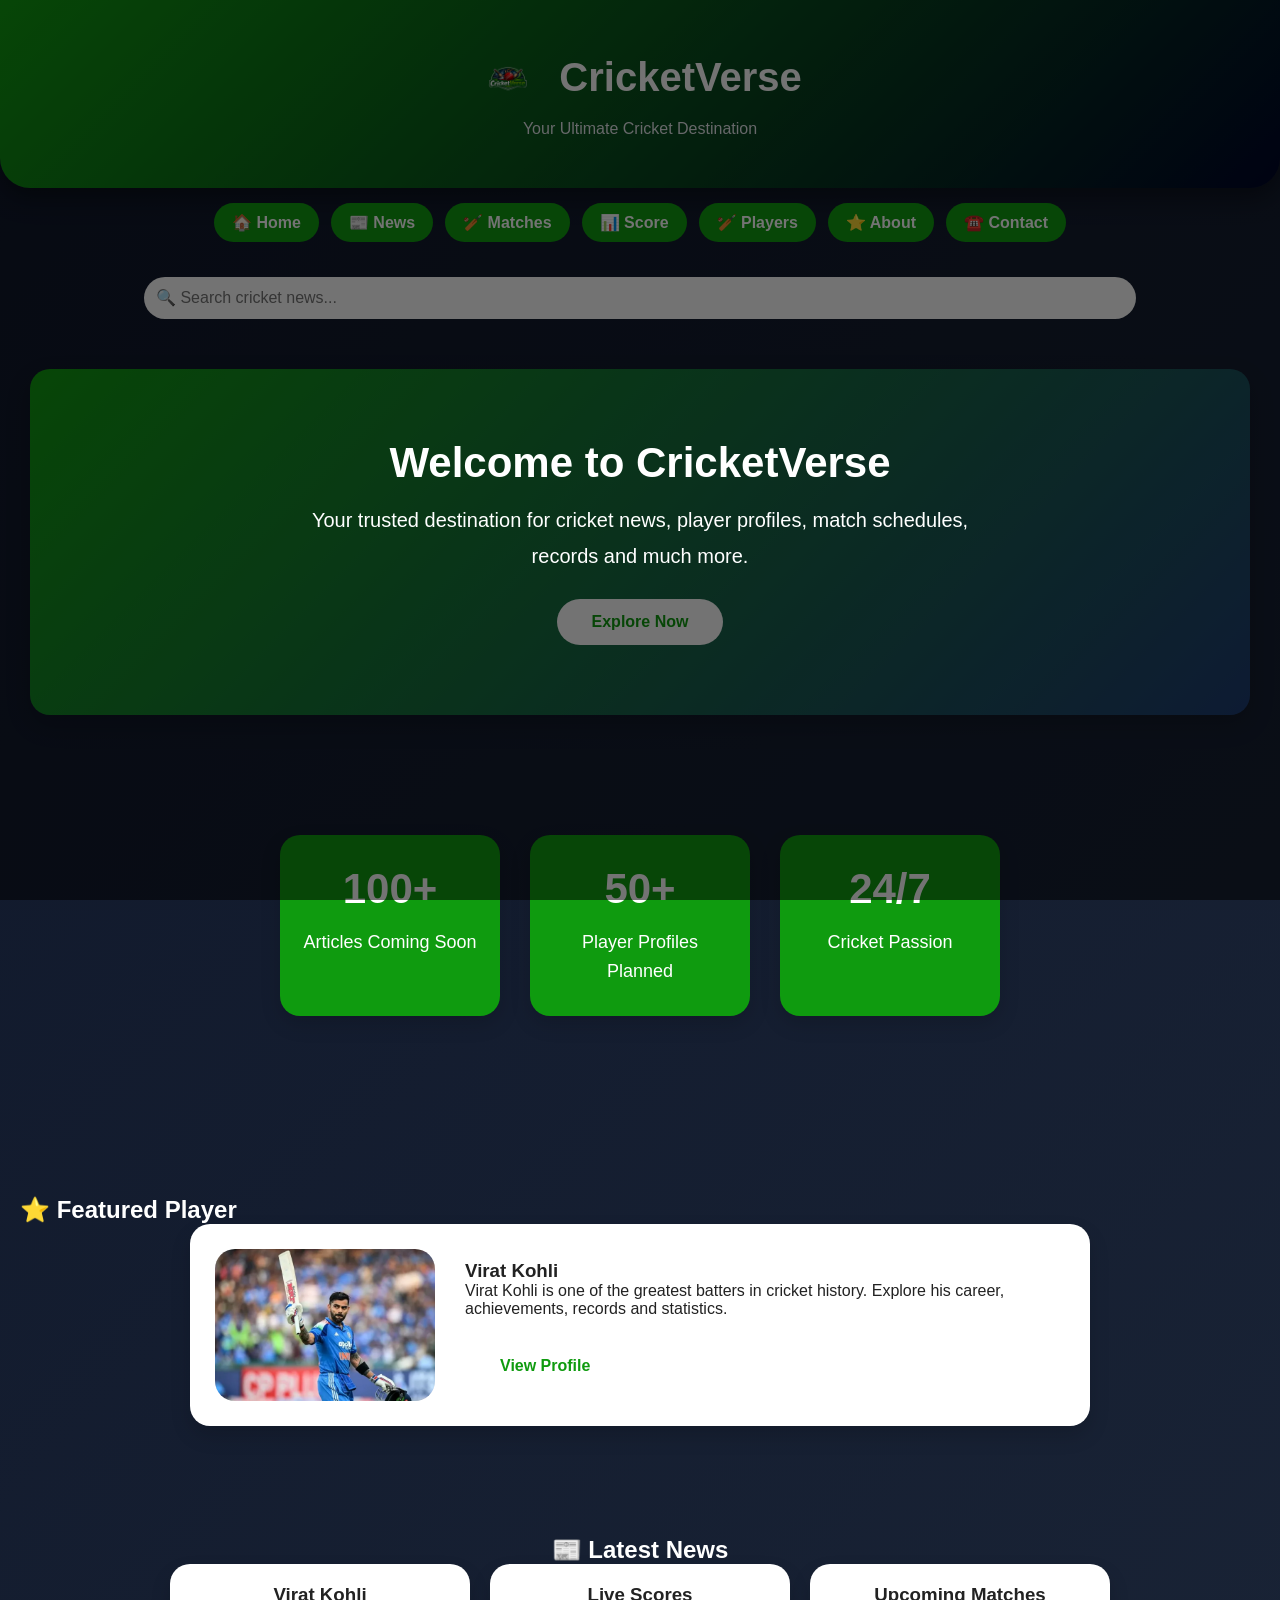
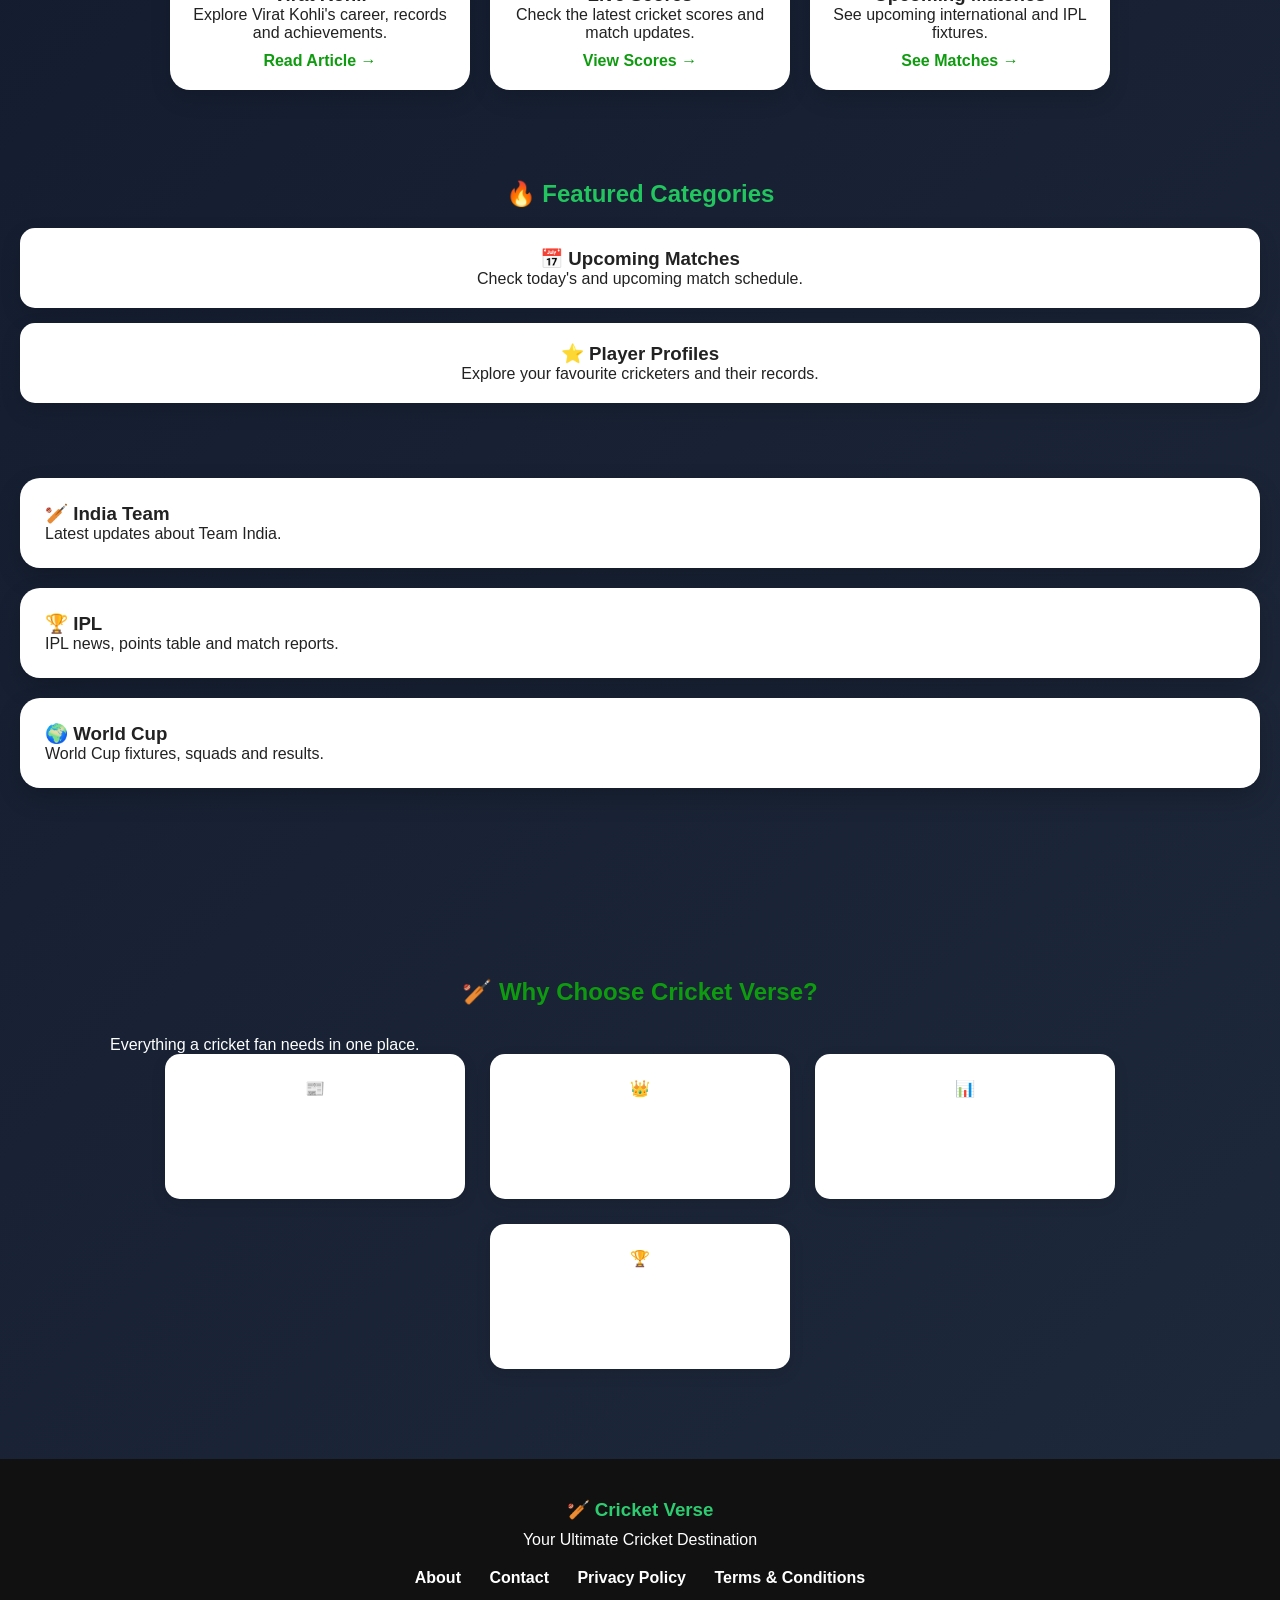
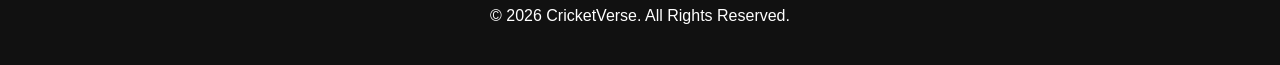
==== index.html @ 1aabe1e8 "Update headings and content in index.html" ====
<!DOCTYPE html>
<html lang="en">
<head>
    <link rel="icon" href="logo.png" type="image/png">
    <meta charset="UTF-8">
    <meta name="viewport" content="width=device-width, initial-scale=1.0">
    <meta name="google-site-verification" content="p_gcjutG01oEDB2cyDo4PdJgq49ioOTxLtD2BCen56w" />
    <meta name="description" content="CricketVerse brings you the latest cricket news, player profiles, match schedules, records, and original cricket articles.">

<meta name="keywords" content="cricket, cricket news, Virat Kohli, IPL, ICC, cricket records, CricketVerse">

<meta name="author" content="CricketVerse">
    <title>Cricket Verse</title>
    <link rel="stylesheet" href="style.css">
</head>
<body>

<header>
    <h1>
  <img src="logo.png" alt="CricketVerse Logo" class="logo">
  CricketVerse
</h1>
    <p>Your Ultimate Cricket Destination</p>
</header>

<nav>
    <a href="index.html">🏠 Home</a>
    <a href="news.html">📰 News</a>
    <a href="matches.html">🏏 Matches</a>
    <a href="live.html">📊 Score</a>
  <a href="players.html">🏏 Players</a>
  <a href="about.html">⭐ About</a>
  <a href="contact.html">☎️ Contact</a>   
</nav>
<section class="search">
    <input type="text" placeholder="🔍 Search cricket news...">
</section>

     <section class="hero">

<h2>Welcome to CricketVerse</h2>

<p>Your trusted destination for cricket news, player profiles, match schedules, records and much more.</p>

<a href="news.html" class="hero-btn">Explore Now</a>

    </section>
    <section class="stats">

<div class="stat-box">
<h2>100+</h2>
<p>Articles Coming Soon</p>
</div>

<div class="stat-box">
<h2>50+</h2>
<p>Player Profiles Planned</p>
</div>

<div class="stat-box">
<h2>24/7</h2>
<p>Cricket Passion</p>
</div>

    </section>
    <section class="featured-player">

<h2>⭐ Featured Player</h2>

<div class="player-box">

<img src="virat.jpg" alt="Virat Kohli">

<div>

<h3>Virat Kohli</h3>

<p>Virat Kohli is one of the greatest batters in cricket history. Explore his career, achievements, records and statistics.</p>

<a href="virat-kohli-career.html" class="hero-btn">View Profile</a>

</div>

</div>

    </section>
    
    <section class="latest-news">
    <h2>📰 Latest News</h2>

    <div class="news-grid">

        <div class="news-card">
            <h3>Virat Kohli</h3>
            <p>Explore Virat Kohli's career, records and achievements.</p>
            <a href="virat-kohli-career.html">Read Article →</a>
        </div>

        <div class="news-card">
            <h3>Live Scores</h3>
            <p>Check the latest cricket scores and match updates.</p>
            <a href="live.html">View Scores →</a>
        </div>

        <div class="news-card">
            <h3>Upcoming Matches</h3>
            <p>See upcoming international and IPL fixtures.</p>
            <a href="matches.html">See Matches →</a>
        </div>

    </div>
    </section>
<section class="featured">

    <h2>🔥 Featured Categories</h2>

    <div class="feature-box">
        <h3>📅 Upcoming Matches</h3>
        <p>Check today's and upcoming match schedule.</p>
    </div>

    <div class="feature-box">
        <h3>⭐ Player Profiles</h3>
        <p>Explore your favourite cricketers and their records.</p>
    </div>

</section>
<section class="articles">

  <div class="card">
    <h3>🏏 India Team</h3>
    <p>Latest updates about Team India.</p>
  </div>

  <div class="card">
    <h3>🏆 IPL</h3>
    <p>IPL news, points table and match reports.</p>
  </div>
      
  <div class="card">
    <h3>🌍 World Cup</h3>
    <p>World Cup fixtures, squads and results.</p>
  </div>

</section>
<section class="players">
</section>

    <section class="why-us">

<h2>🏏 Why Choose Cricket Verse?</h2>

<p class="why-subtitle">
Everything a cricket fan needs in one place.
</p>

<div class="why-grid">

<div class="why-card">
<div class="icon">📰</div>
<h3>Latest Cricket News</h3>
<p>Daily cricket news, match reports, transfer updates and tournament coverage.</p>
</div>

<div class="why-card">
<div class="icon">👑</div>
<h3>Player Profiles</h3>
<p>Explore careers, records, awards and achievements of cricket legends.</p>
</div>

<div class="why-card">
<div class="icon">📊</div>
<h3>Live Scores</h3>
<p>Follow live scores, match schedules and cricket events from around the world.</p>
</div>

<div class="why-card">
<div class="icon">🏆</div>
<h3>Records & Statistics</h3>
<p>Discover batting, bowling and team records with easy-to-read statistics.</p>
</div>

</div>

    </section>
    
<footer class="footer">

<h3>🏏 Cricket Verse</h3>

<p>Your Ultimate Cricket Destination</p>

<div class="footer-links">
    <a href="about.html">About</a>
    <a href="contact.html">Contact</a>
    <a href="privacy.html">Privacy Policy</a>
    <a href="terms.html">Terms & Conditions</a>
</div>

<p>© 2026 CricketVerse. All Rights Reserved.</p>

</footer>
<script src="script.js"></script>
</body>
</html>
---- style.css ----
*{
    margin:0;
    padding:0;
    box-sizing:border-box;
    font-family:Arial,sans-serif;
}

body{
    background:linear-gradient(135deg,#0f172a,#1e293b);
    color:white;
}

header{
    background:linear-gradient(135deg,#0f9b0f,#000428);
    text-align:center;
    padding:50px 20px;
    border-bottom-left-radius:30px;
    border-bottom-right-radius:30px;
    box-shadow:0 10px 25px rgba(0,0,0,.4);
}

header h1{
    font-size:40px;
}

header p{
    margin-top:10px;
    color:#e5e7eb;
}

.hero{
    background:
        linear-gradient(rgba(0,0,0,0.55), rgba(0,0,0,0.55)),
        url("stadium.jpg");
    background-size: cover;
    background-position: center;
    background-repeat: no-repeat;

    color: white;
    text-align: center;
    padding: 100px 30px;
    border-radius: 25px;
    margin: 30px;
    box-shadow: 0 10px 25px rgba(0,0,0,0.2);
}


.hero::before{
    content:"";
    position:absolute;
    inset:0;
    background:rgba(0,0,0,.55);
}

.hero h2,
.hero p,
.hero button{
    position:relative;
    z-index:2;
}

.hero h2{
    font-size:45px;
    margin-bottom:20px;
}

.hero p{
    max-width:700px;
    margin:auto;
    font-size:20px;
    line-height:1.8;
}

button{
    margin-top:30px;
    background:#22c55e;
    color:white;
    border:none;
    padding:15px 35px;
    border-radius:50px;
    font-size:18px;
    font-weight:bold;
    cursor:pointer;
    transition:.3s;
}

button:hover{
    transform:scale(1.1);
    background:#16a34a;
}

button:hover{
    background:#15803d;
    transform:scale(1.08);
}.card{
    background:white;
    color:#222;
    border-radius:20px;
    padding:25px;
    margin:20px;
    box-shadow:0 10px 25px rgba(0,0,0,.2);
    transition:.3s;
}

.card:hover{
    transform:translateY(-8px);
}
nav{
    display: flex;
    flex-wrap: wrap;
    justify-content: center;
    gap: 12px;
    padding: 15px;
}

nav a{
    text-decoration: none;
    color: white;
    background: #0f9b0f;
    padding: 10px 18px;
    border-radius: 25px;
    font-weight: bold;
}
}.about {
    background: white;
    margin: 30px;
    padding: 20px;
    border-radius: 12px;
    text-align: center;
    color: #333;
    box-shadow: 0 5px 10px rgba(0,0,0,0.2);
}

.about h2 {
    color: green;
    margin-bottom: 10px;
}

.about p {
    font-size: 18px;
    line-height: 1.6;
}.footer {
    background: #111;
    color: white;
    text-align: center;
    padding: 25px;
}

.footer h3 {
    color: #2ecc71;
    margin-bottom: 10px;
}.search{
    text-align:center;
    padding:20px;
}

.search input{
    width:80%;
    padding:12px;
    border-radius:25px;
    border:none;
    font-size:16px;
}
.featured{
    padding:40px 20px;
    text-align:center;
}

.featured h2{
    margin-bottom:20px;
    color:#22c55e;
}

.feature-box{
    background:#ffffff;
    color:#222;
    padding:20px;
    margin:15px 0;
    border-radius:15px;
    box-shadow:0 8px 20px rgba(0,0,0,.15);
    transition:0.3s;
}

.feature-box:hover{
    transform:translateY(-5px);
}
.players{
    padding:40px 20px;
    text-align:center;
}

.players h2{
    color:#22c55e;
    margin-bottom:20px;
}

.player-card{
    background:white;
    color:#222;
    border-radius:20px;
    overflow:hidden;
    box-shadow:0 10px 25px rgba(0,0,0,.2);
    max-width:350px;
    margin:auto;
}

.player-card img{
    width:100%;
    display:block;
}

.player-card h3{
    margin:15px 0;
}

.player-card p{
    padding:0 20px 20px;
}

.player-card button{
    margin-bottom:20px;
}
.logo{
  width:60px;
  height:60px;
  vertical-align:middle;
  margin-right:10px;
}
.card-link{
    text-decoration:none;
    color:inherit;
    display:block;
}

.card-link:hover{
    transform:scale(1.02);
}
.live-score{
    padding:40px 20px;
    text-align:center;
}

.score-card{
    max-width:500px;
    margin:30px auto;
    background:#ffffff;
    color:#222;
    padding:25px;
    border-radius:20px;
    box-shadow:0 10px 25px rgba(0,0,0,.2);
}

.score-card h3{
    color:#0f9b0f;
}
.latest-news{
    padding:50px 20px;
    text-align:center;
}

.news-grid{
    display:flex;
    flex-wrap:wrap;
    justify-content:center;
    gap:20px;
}

.news-card{
    background:white;
    color:#222;
    width:300px;
    padding:20px;
    border-radius:20px;
    box-shadow:0 10px 20px rgba(0,0,0,.15);
    transition:0.3s;
}

.news-card:hover{
    transform:translateY(-8px);
}

.news-card a{
    display:inline-block;
    margin-top:10px;
    text-decoration:none;
    color:#0f9b0f;
    font-weight:bold;
}
.footer{
    background:#111;
    color:white;
    text-align:center;
    padding:40px 20px;
}

.footer-links{
    margin:20px 0;
}

.footer-links a{
    color:white;
    text-decoration:none;
    margin:0 12px;
    font-weight:bold;
}

.footer-links a:hover{
    color:#22c55e;
    
}
.hero{
    text-align:center;
    padding:70px 20px;
    background:linear-gradient(135deg,#0f9b0f,#1e3c72);
    color:white;
    border-radius:20px;
    margin:30px;
}

.hero h2{
    font-size:42px;
    margin-bottom:15px;
}

.hero p{
    font-size:20px;
    max-width:700px;
    margin:auto;
}

.hero-btn{
    display:inline-block;
    margin-top:25px;
    padding:14px 35px;
    background:white;
    color:#0f9b0f;
    text-decoration:none;
    border-radius:30px;
    font-weight:bold;
}

.hero-btn:hover{
    background:#f5f5f5;
}
.featured-player{
    padding:60px 20px;
}

.player-box{
    display:flex;
    align-items:center;
    gap:30px;
    max-width:900px;
    margin:auto;
    background:white;
    color:#222;
    padding:25px;
    border-radius:20px;
    box-shadow:0 10px 20px rgba(0,0,0,.15);
}

.player-box img{
    width:220px;
    border-radius:20px;
}

@media(max-width:768px){
.player-box{
flex-direction:column;
text-align:center;
}

.player-box img{
width:180px;
}
}
.stats{
    display:flex;
    flex-wrap:wrap;
    justify-content:center;
    gap:30px;
    padding:60px 20px;
    max-width:1000px;
    margin:60px auto;
}

.stat-box{
    width:220px;
    padding:30px 20px;
    background:#0f9b0f;
    color:white;
    text-align:center;
    border-radius:20px;
    box-shadow:0 8px 20px rgba(0,0,0,0.15);
    transition:0.3s;
}

.stat-box:hover{
    transform:translateY(-8px);
}

.stat-box h2{
    font-size:42px;
    margin-bottom:15px;
}

.stat-box p{
    font-size:18px;
    line-height:1.6;
}
.player-profile{
    max-width: 900px;
    margin: 60px auto;
    padding: 40px;
    text-align: center;
}

.career-info{
    max-width: 900px;
    margin: 60px auto;
    padding: 40px;
}

.career-stats{
    max-width: 900px;
    margin: 60px auto;
    padding: 40px;
}

.achievements{
    max-width: 900px;
    margin: 60px auto;
    padding: 40px;
    background: #f8f8f8;
    border-radius: 20px;
}

table{
    width:100%;
    border-collapse:collapse;
    margin-top:20px;
}

th,td{
    padding:16px;
    border:1px solid #ddd;
}

th{
background:#0f9b0f;
color:white;
}
.achievements{
    max-width:900px;
    margin:60px auto;
    padding:40px;
    background:linear-gradient(135deg,#0f9b0f,#1e3c72);
    color:white;
    border-radius:20px;
    box-shadow:0 8px 20px rgba(0,0,0,.2);
}

.achievements h2{
    color:white;
    text-align:center;
    margin-bottom:25px;
}

.achievements li{
    margin:15px 0;
    line-height:1.8;
    font-size:18px;
}
.faq{
    max-width:900px;
    margin:60px auto;
    padding:40px;
    background:#f8f8f8;
    border-radius:20px;
    box-shadow:0 8px 20px rgba(0,0,0,.1);
}

.faq h2{
    text-align:center;
    color:#0f9b0f;
    margin-bottom:30px;
}
.faq-item{
    background:white;
    margin:20px 0;
    padding:20px;
    border-left:5px solid #0f9b0f;
    border-radius:12px;
    box-shadow:0 3px 10px rgba(0,0,0,0.08);
}

.faq-item h3{
    color:#0f9b0f;
    margin-bottom:10px;
}

.faq-item p{
    color:#444;
    line-height:1.7;
}
.why-us{
    max-width:1100px;
    margin:70px auto;
    padding:20px;
}

.why-us h2{
    text-align:center;
    color:#0f9b0f;
    margin-bottom:30px;
}

.why-grid{
    display:flex;
    flex-wrap:wrap;
    justify-content:center;
    gap:25px;
}

.why-card{
    width:300px;
    background:white;
    padding:25px;
    border-radius:15px;
    box-shadow:0 5px 15px rgba(0,0,0,.1);
    text-align:center;
}
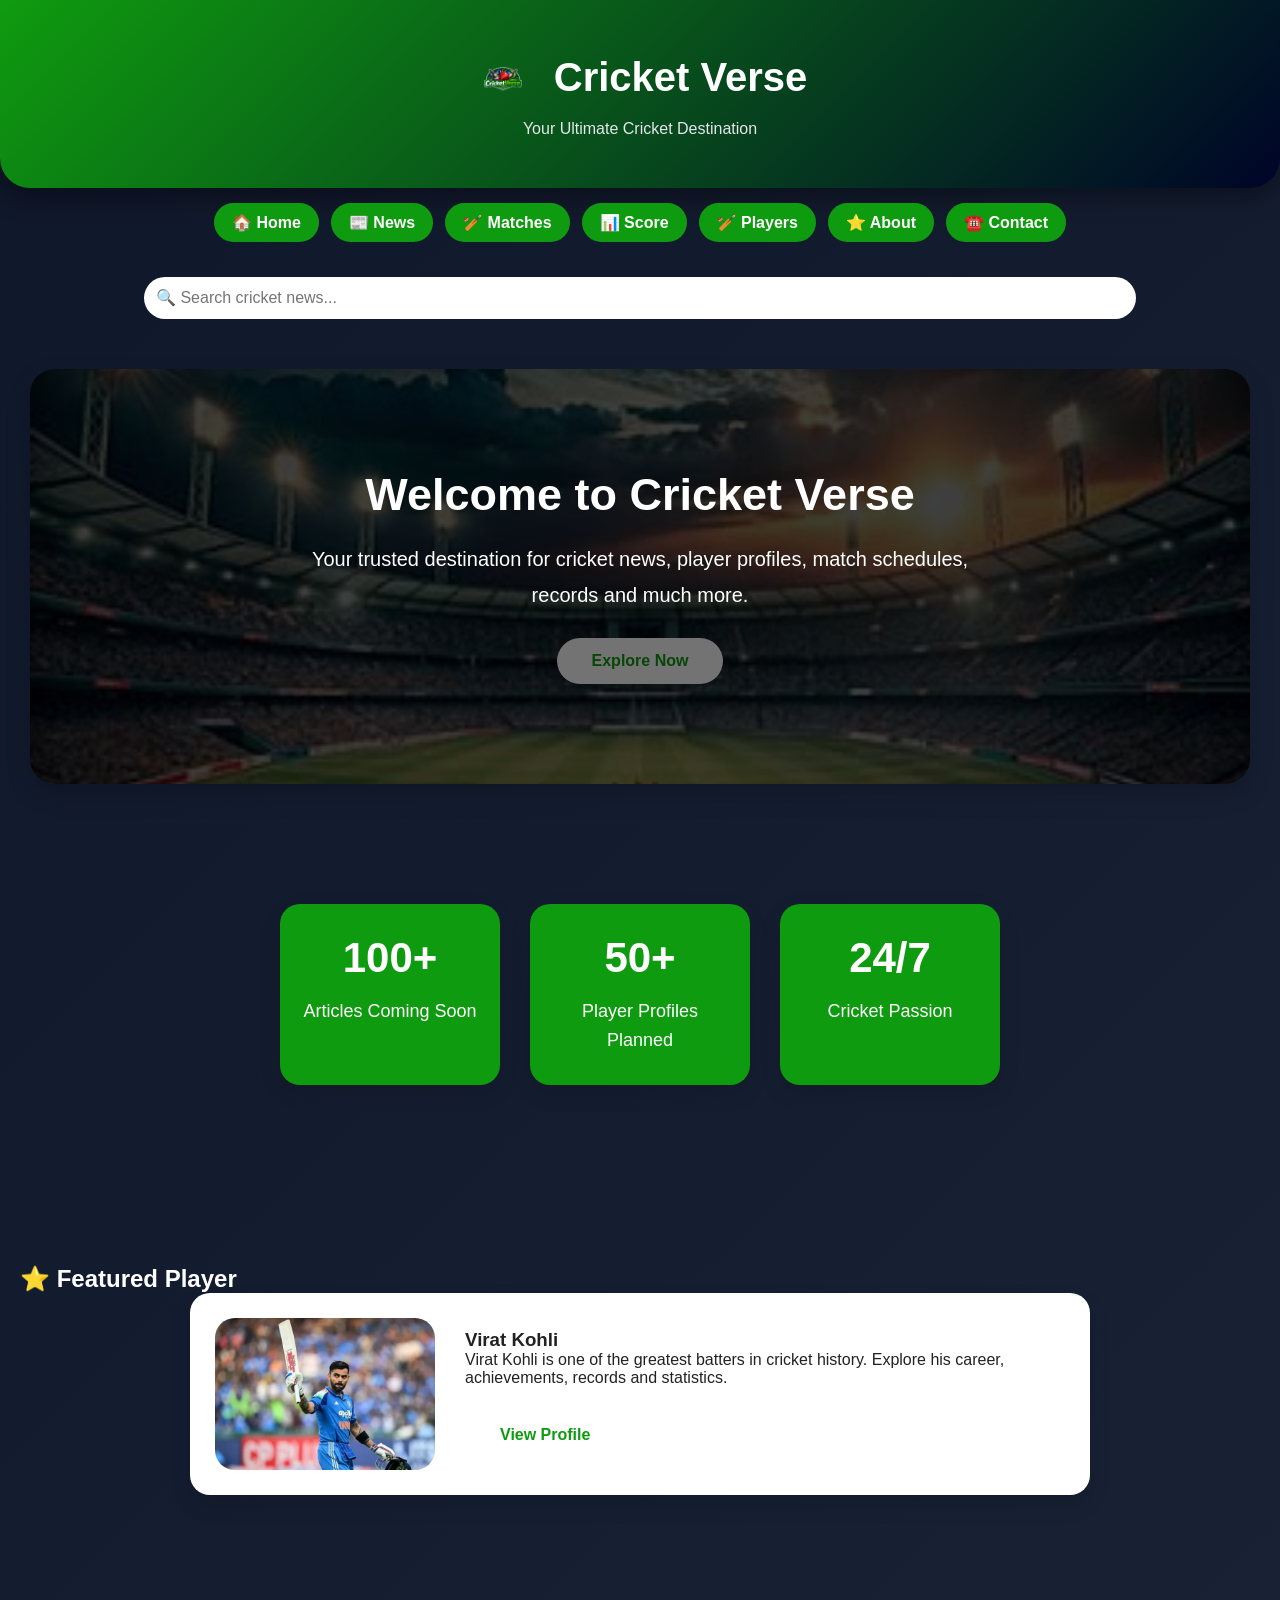
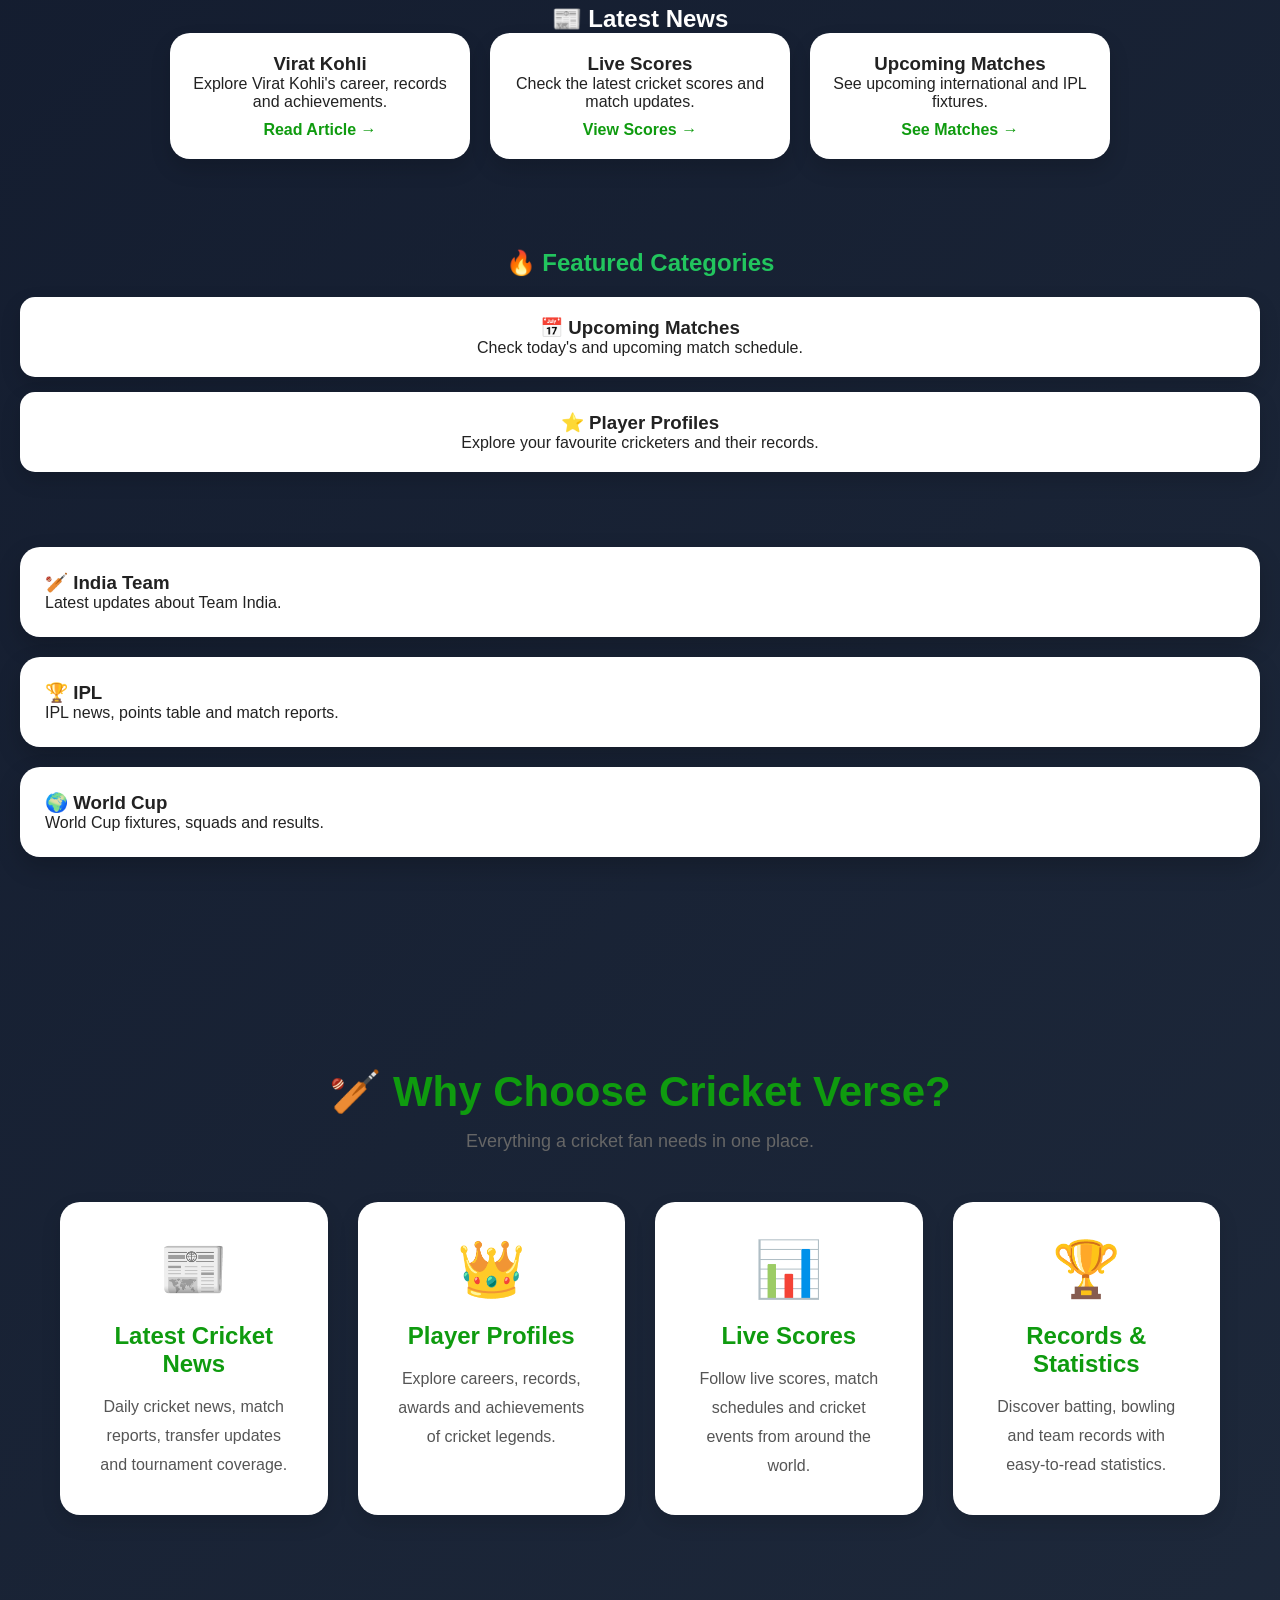
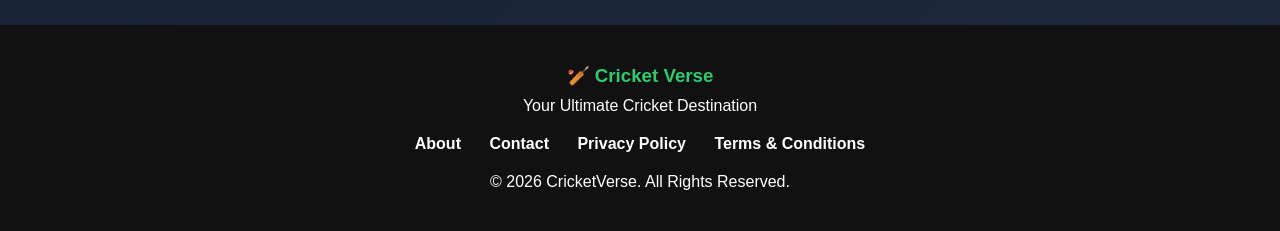
==== commit f601df56: "Correct logo text and update section headings" ====
--- a/index.html
+++ b/index.html
@@ -17,8 +17,8 @@
 
 <header>
     <h1>
-  <img src="logo.png" alt="CricketVerse Logo" class="logo">
-  CricketVerse
+  <img src="logo.png" alt="Cricket Verse Logo" class="logo">
+  Cricket Verse
 </h1>
     <p>Your Ultimate Cricket Destination</p>
 </header>
@@ -38,7 +38,7 @@
 
      <section class="hero">
 
-<h2>Welcome to CricketVerse</h2>
+<h2>Welcome to Cricket Verse</h2>
 
 <p>Your trusted destination for cricket news, player profiles, match schedules, records and much more.</p>
 
@@ -117,11 +117,13 @@
     <div class="feature-box">
         <h3>📅 Upcoming Matches</h3>
         <p>Check today's and upcoming match schedule.</p>
+        <a href="upcoming-matches.html" class="card-link">
     </div>
 
     <div class="feature-box">
         <h3>⭐ Player Profiles</h3>
         <p>Explore your favourite cricketers and their records.</p>
+        <a href="player-profile.html" class="card-link">
     </div>
 
 </section>
@@ -130,16 +132,19 @@
   <div class="card">
     <h3>🏏 India Team</h3>
     <p>Latest updates about Team India.</p>
+      <a href="india-team.html" class="card-link">
   </div>
 
   <div class="card">
     <h3>🏆 IPL</h3>
     <p>IPL news, points table and match reports.</p>
+      <a href="IPL.html" class="card-link">
   </div>
       
   <div class="card">
     <h3>🌍 World Cup</h3>
     <p>World Cup fixtures, squads and results.</p>
+     <a href="world-cup.html" class="card-link"> 
   </div>
 
 </section>
--- a/style.css
+++ b/style.css
@@ -27,24 +27,25 @@
     margin-top:10px;
     color:#e5e7eb;
 }
-
 .hero{
+    position:relative;
+    overflow:hidden;
+
     background:
-        linear-gradient(rgba(0,0,0,0.55), rgba(0,0,0,0.55)),
+        linear-gradient(rgba(0,0,0,.45), rgba(0,0,0,.45)),
         url("stadium.jpg");
-    background-size: cover;
-    background-position: center;
-    background-repeat: no-repeat;
-
-    color: white;
-    text-align: center;
-    padding: 100px 30px;
-    border-radius: 25px;
-    margin: 30px;
-    box-shadow: 0 10px 25px rgba(0,0,0,0.2);
-}
-
-
+
+    background-size:cover;
+    background-position:center;
+    background-repeat:no-repeat;
+
+    color:white;
+    text-align:center;
+    padding:100px 30px;
+    margin:30px;
+    border-radius:25px;
+    box-shadow:0 10px 25px rgba(0,0,0,.2);
+}
 .hero::before{
     content:"";
     position:absolute;
@@ -92,7 +93,8 @@
 button:hover{
     background:#15803d;
     transform:scale(1.08);
-}.card{
+}
+.card{
     background:white;
     color:#222;
     border-radius:20px;
@@ -121,7 +123,7 @@
     border-radius: 25px;
     font-weight: bold;
 }
-}.about {
+.about {
     background: white;
     margin: 30px;
     padding: 20px;
@@ -220,6 +222,7 @@
 .player-card button{
     margin-bottom:20px;
 }
+
 .logo{
   width:60px;
   height:60px;
@@ -235,6 +238,7 @@
 .card-link:hover{
     transform:scale(1.02);
 }
+
 .live-score{
     padding:40px 20px;
     text-align:center;
@@ -253,6 +257,7 @@
 .score-card h3{
     color:#0f9b0f;
 }
+
 .latest-news{
     padding:50px 20px;
     text-align:center;
@@ -286,6 +291,7 @@
     color:#0f9b0f;
     font-weight:bold;
 }
+
 .footer{
     background:#111;
     color:white;
@@ -307,25 +313,6 @@
 .footer-links a:hover{
     color:#22c55e;
     
-}
-.hero{
-    text-align:center;
-    padding:70px 20px;
-    background:linear-gradient(135deg,#0f9b0f,#1e3c72);
-    color:white;
-    border-radius:20px;
-    margin:30px;
-}
-
-.hero h2{
-    font-size:42px;
-    margin-bottom:15px;
-}
-
-.hero p{
-    font-size:20px;
-    max-width:700px;
-    margin:auto;
 }
 
 .hero-btn{
@@ -342,6 +329,7 @@
 .hero-btn:hover{
     background:#f5f5f5;
 }
+
 .featured-player{
     padding:60px 20px;
 }
@@ -374,6 +362,7 @@
 width:180px;
 }
 }
+
 .stats{
     display:flex;
     flex-wrap:wrap;
@@ -408,6 +397,7 @@
     font-size:18px;
     line-height:1.6;
 }
+
 .player-profile{
     max-width: 900px;
     margin: 60px auto;
@@ -504,29 +494,56 @@
     line-height:1.7;
 }
 .why-us{
-    max-width:1100px;
-    margin:70px auto;
+    max-width:1200px;
+    margin:90px auto;
     padding:20px;
+    text-align:center;
 }
 
 .why-us h2{
-    text-align:center;
-    color:#0f9b0f;
-    margin-bottom:30px;
+    font-size:42px;
+    color:#0f9b0f;
+    margin-bottom:15px;
+}
+
+.why-subtitle{
+    color:#666;
+    font-size:18px;
+    margin-bottom:50px;
 }
 
 .why-grid{
-    display:flex;
-    flex-wrap:wrap;
-    justify-content:center;
-    gap:25px;
+    display:grid;
+    grid-template-columns:repeat(auto-fit,minmax(260px,1fr));
+    gap:30px;
 }
 
 .why-card{
-    width:300px;
-    background:white;
-    padding:25px;
-    border-radius:15px;
-    box-shadow:0 5px 15px rgba(0,0,0,.1);
-    text-align:center;
-}
+    background:white;
+    padding:35px;
+    border-radius:20px;
+    box-shadow:0 8px 20px rgba(0,0,0,.12);
+    transition:0.3s;
+}
+
+.why-card:hover{
+    transform:translateY(-10px);
+    box-shadow:0 15px 30px rgba(0,0,0,.18);
+}
+
+.icon{
+    font-size:55px;
+    margin-bottom:20px;
+}
+
+.why-card h3{
+    color:#0f9b0f;
+    margin-bottom:15px;
+    font-size:24px;
+}
+
+.why-card p{
+    color:#555;
+    line-height:1.8;
+    font-size:16px;
+}
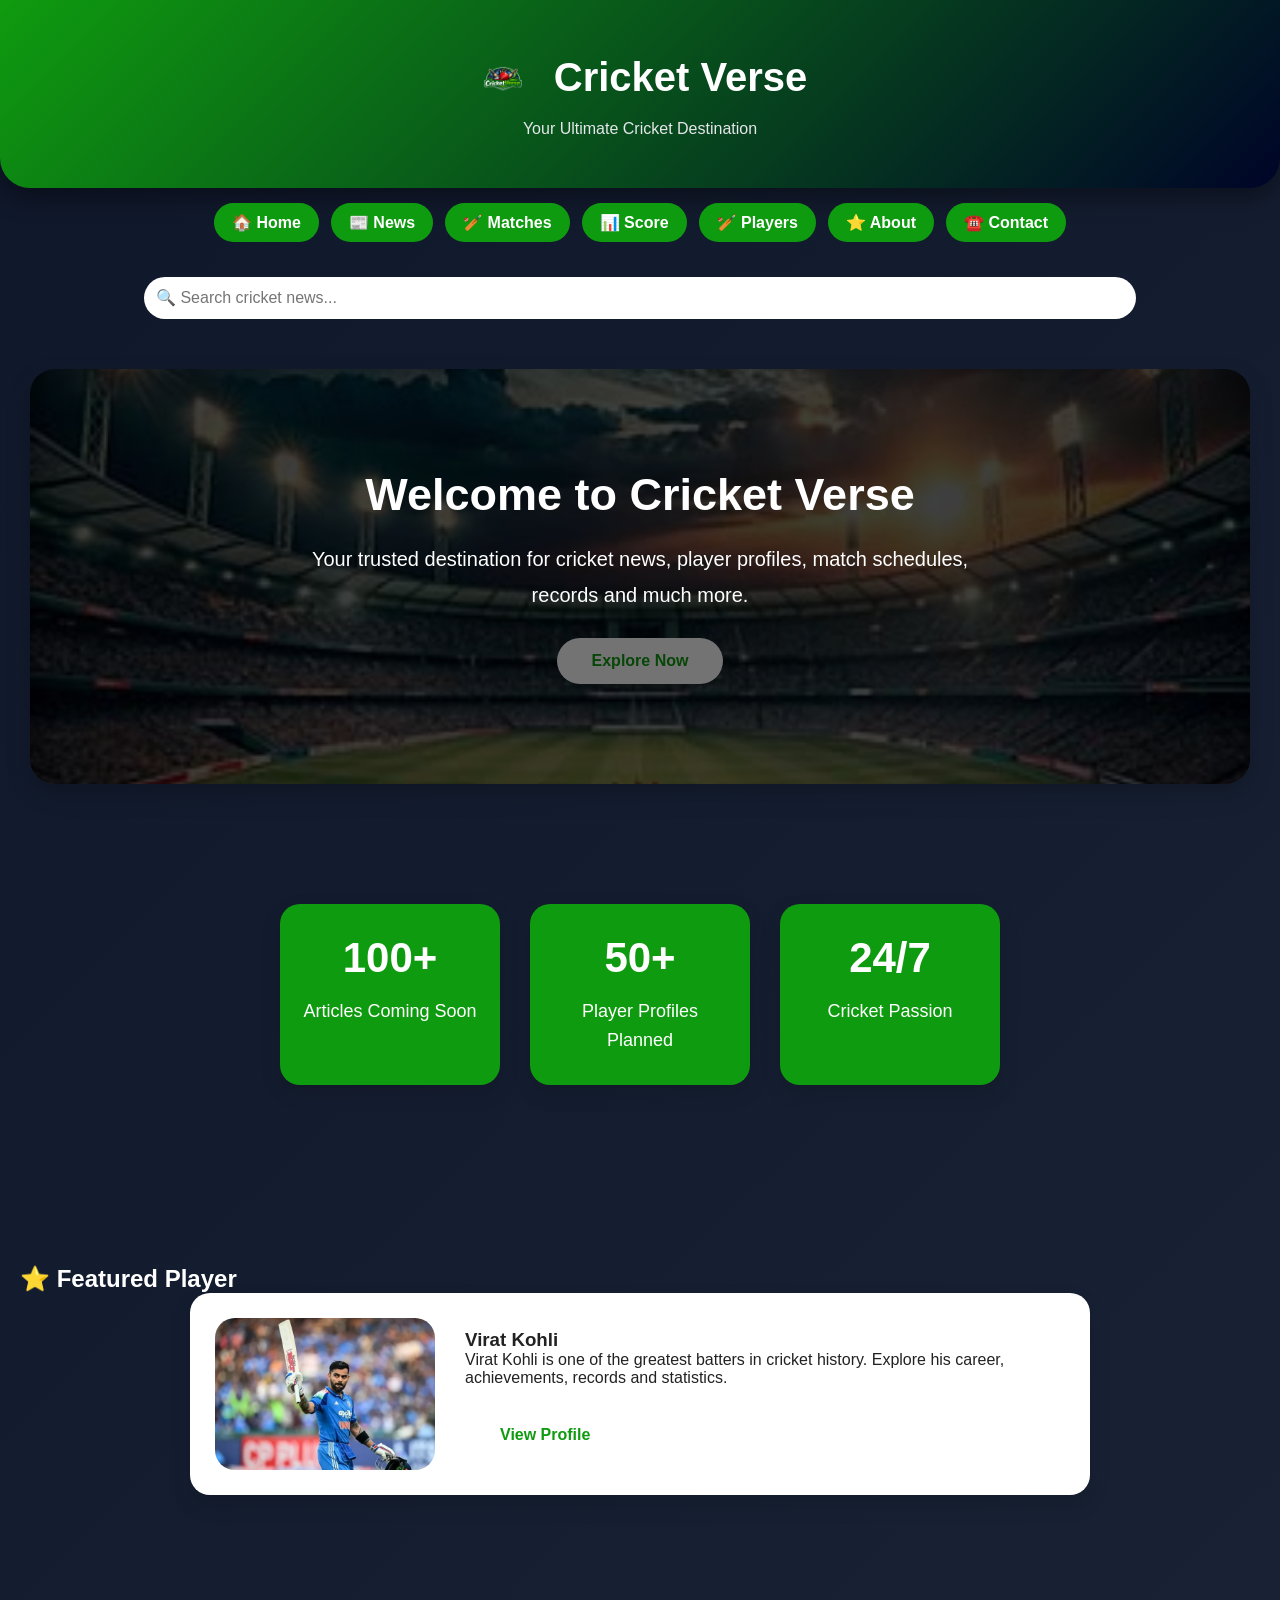
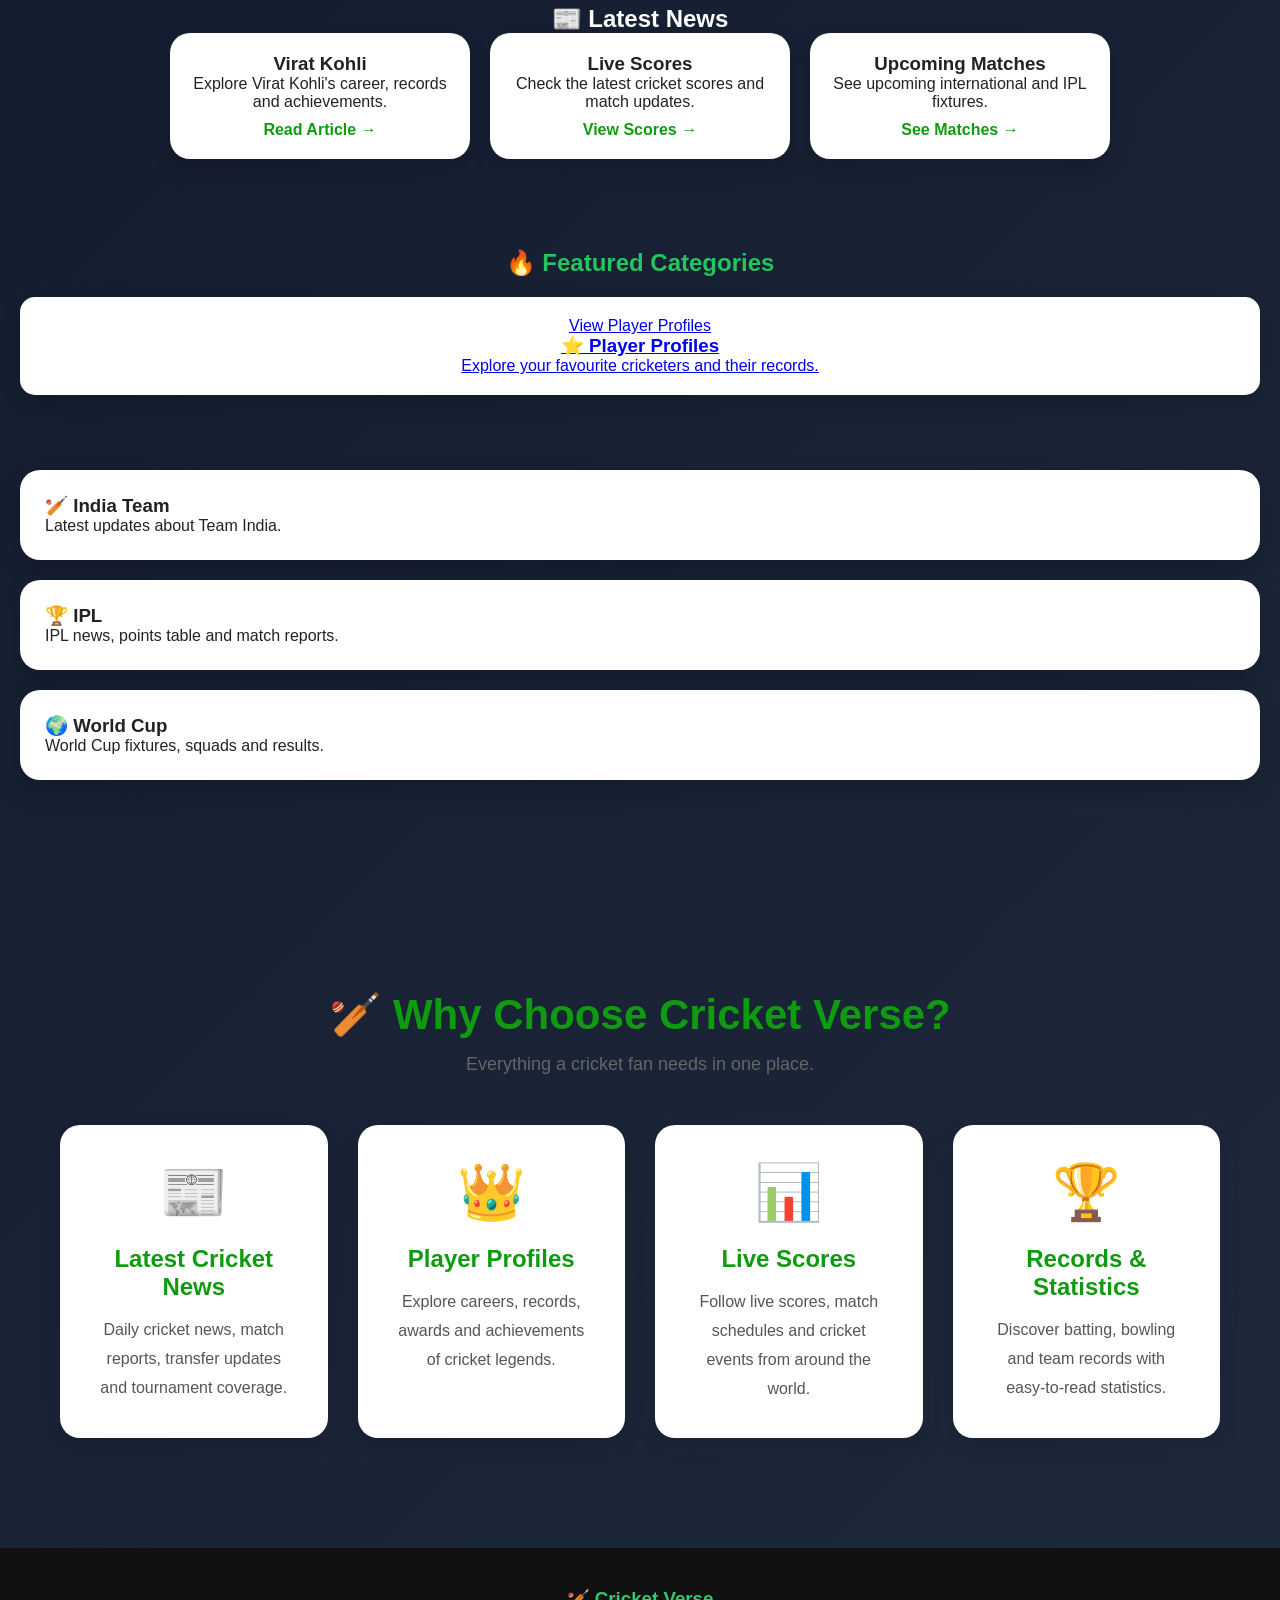
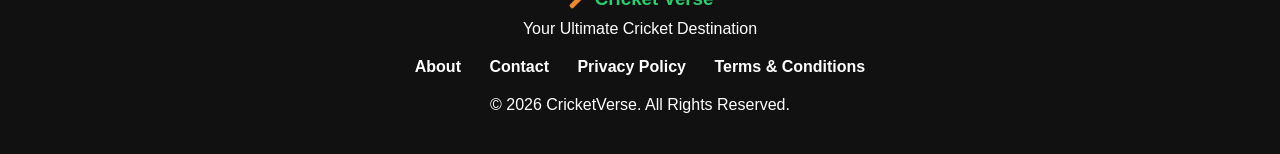
==== commit 68ac3580: "Update index.html" ====
--- a/index.html
+++ b/index.html
@@ -113,39 +113,37 @@
 <section class="featured">
 
     <h2>🔥 Featured Categories</h2>
-
+    
     <div class="feature-box">
-        <h3>📅 Upcoming Matches</h3>
-        <p>Check today's and upcoming match schedule.</p>
-        <a href="upcoming-matches.html" class="card-link">
-    </div>
-
-    <div class="feature-box">
+        <a href="player-profile.html">View Player Profiles
         <h3>⭐ Player Profiles</h3>
         <p>Explore your favourite cricketers and their records.</p>
-        <a href="player-profile.html" class="card-link">
     </div>
+</a>
 
 </section>
 <section class="articles">
 
   <div class="card">
+      <a href="india-team.html" class="card-link">
     <h3>🏏 India Team</h3>
     <p>Latest updates about Team India.</p>
-      <a href="india-team.html" class="card-link">
   </div>
+</a>
 
   <div class="card">
+      <a href="IPL.html" class="card-link">
     <h3>🏆 IPL</h3>
     <p>IPL news, points table and match reports.</p>
-      <a href="IPL.html" class="card-link">
   </div>
+</a>
       
   <div class="card">
+      <a href="world-cup.html" class="card-link"> 
     <h3>🌍 World Cup</h3>
     <p>World Cup fixtures, squads and results.</p>
-     <a href="world-cup.html" class="card-link"> 
   </div>
+</a>
 
 </section>
 <section class="players">
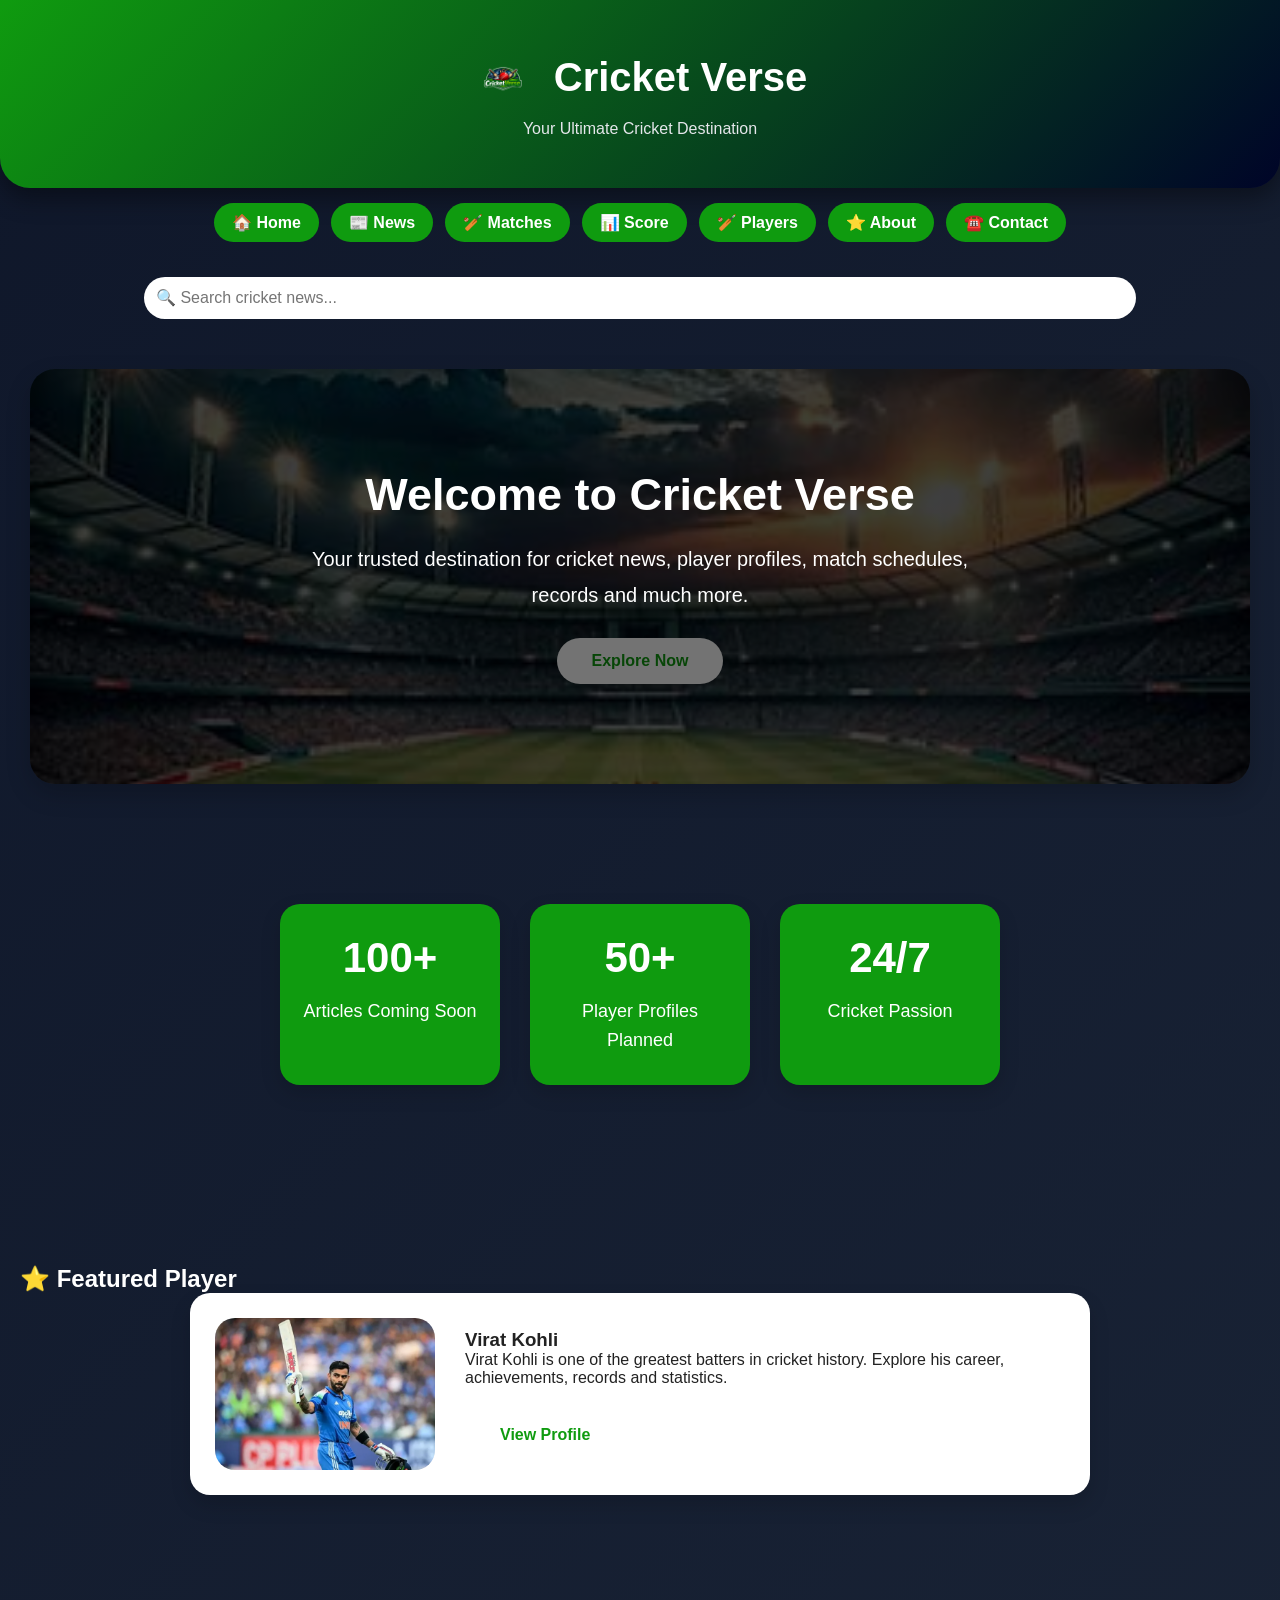
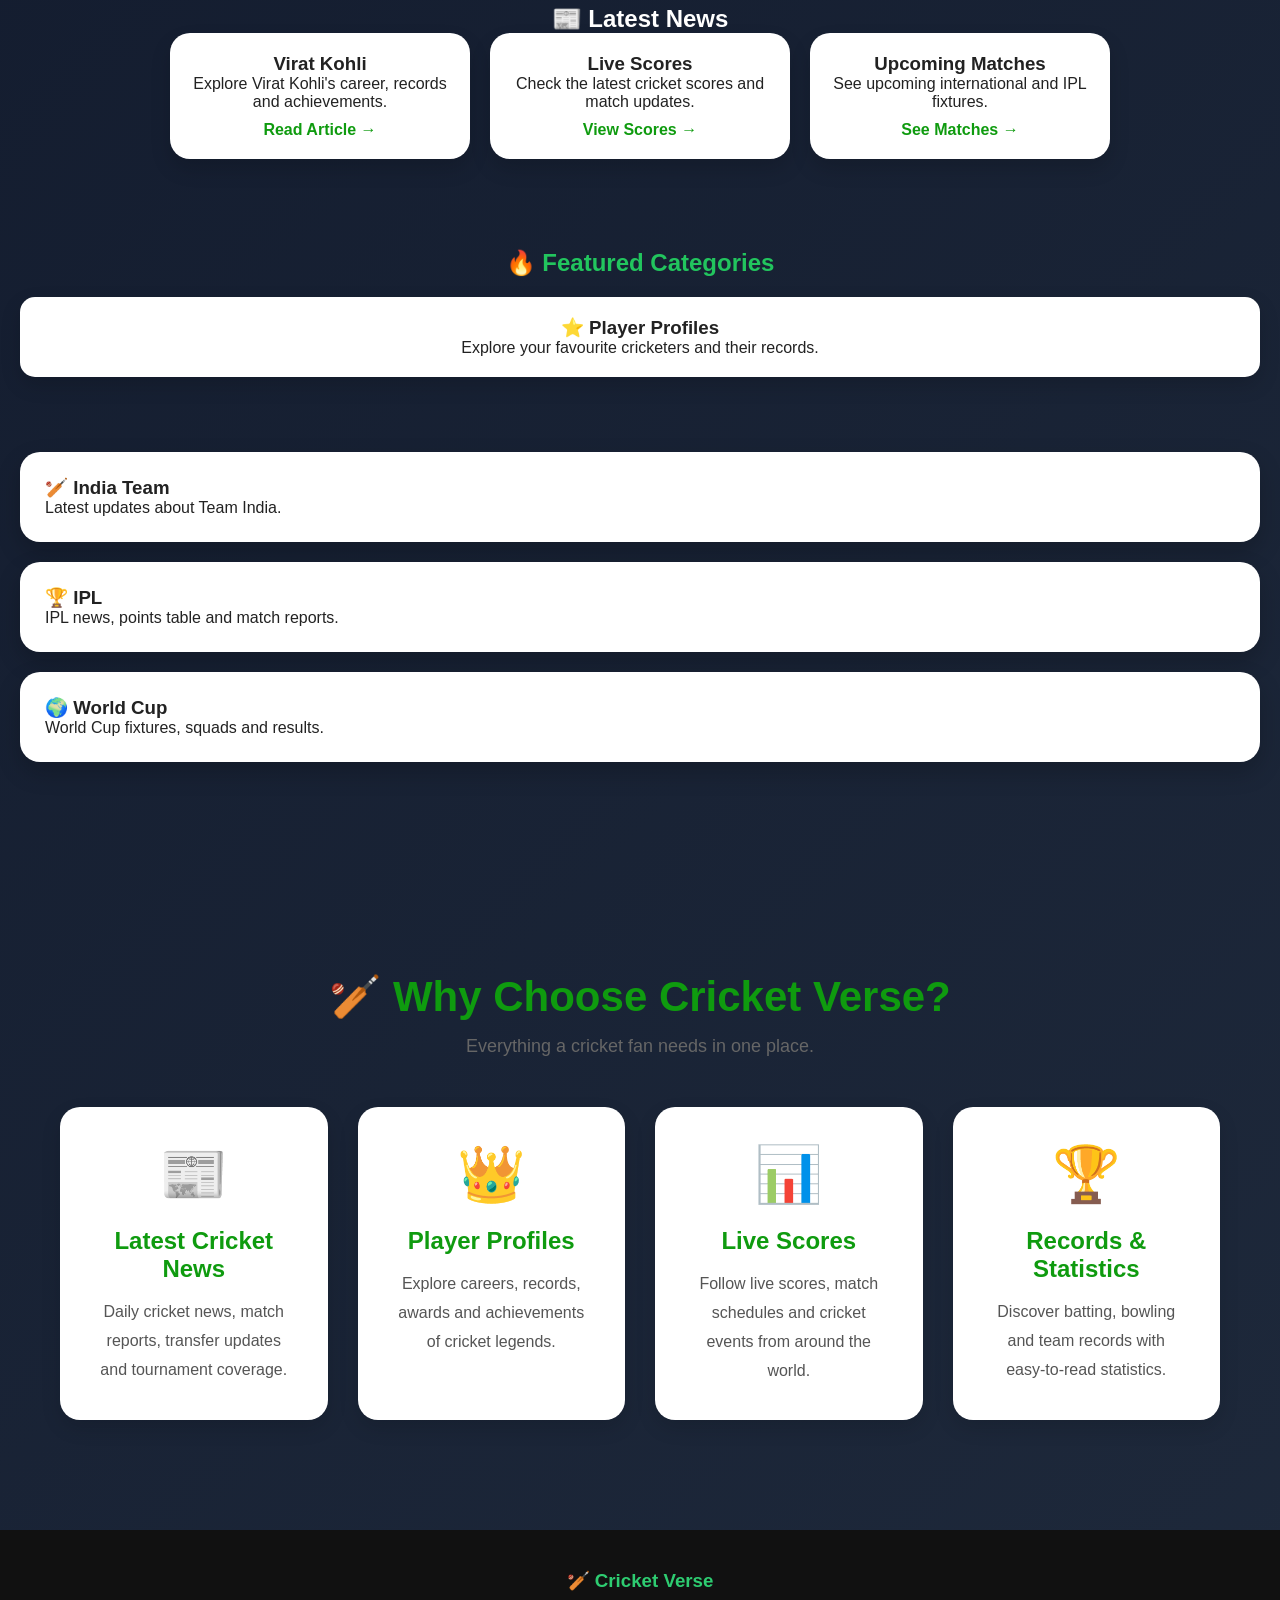
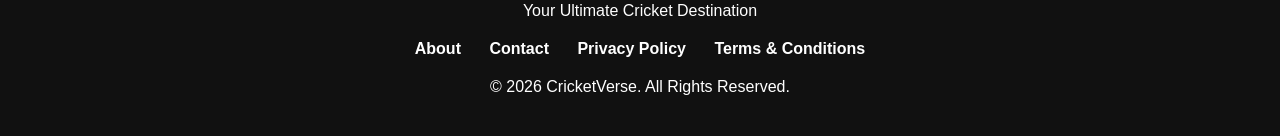
==== commit 82243df0: "Update index.html" ====
--- a/index.html
+++ b/index.html
@@ -115,7 +115,7 @@
     <h2>🔥 Featured Categories</h2>
     
     <div class="feature-box">
-        <a href="player-profile.html">View Player Profiles
+        <a href="player-profile.html" class="card-link">
         <h3>⭐ Player Profiles</h3>
         <p>Explore your favourite cricketers and their records.</p>
     </div>
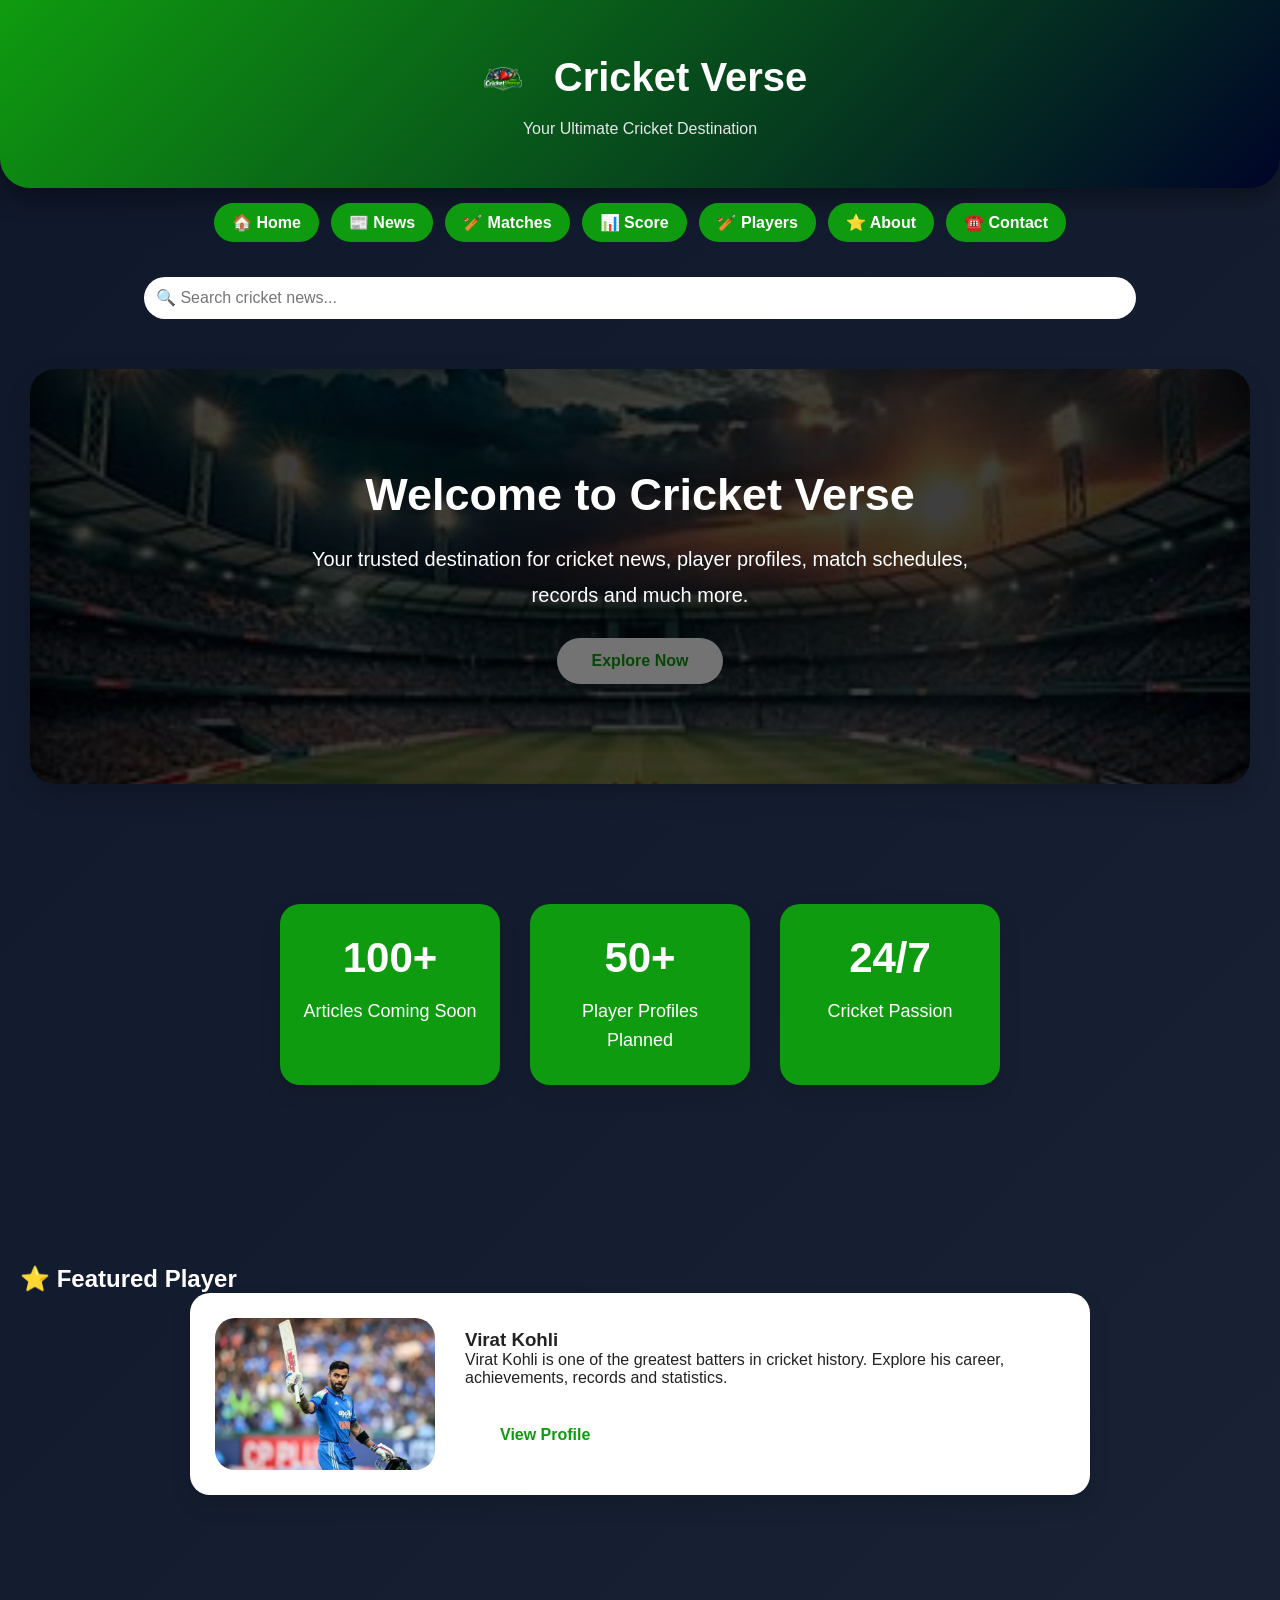
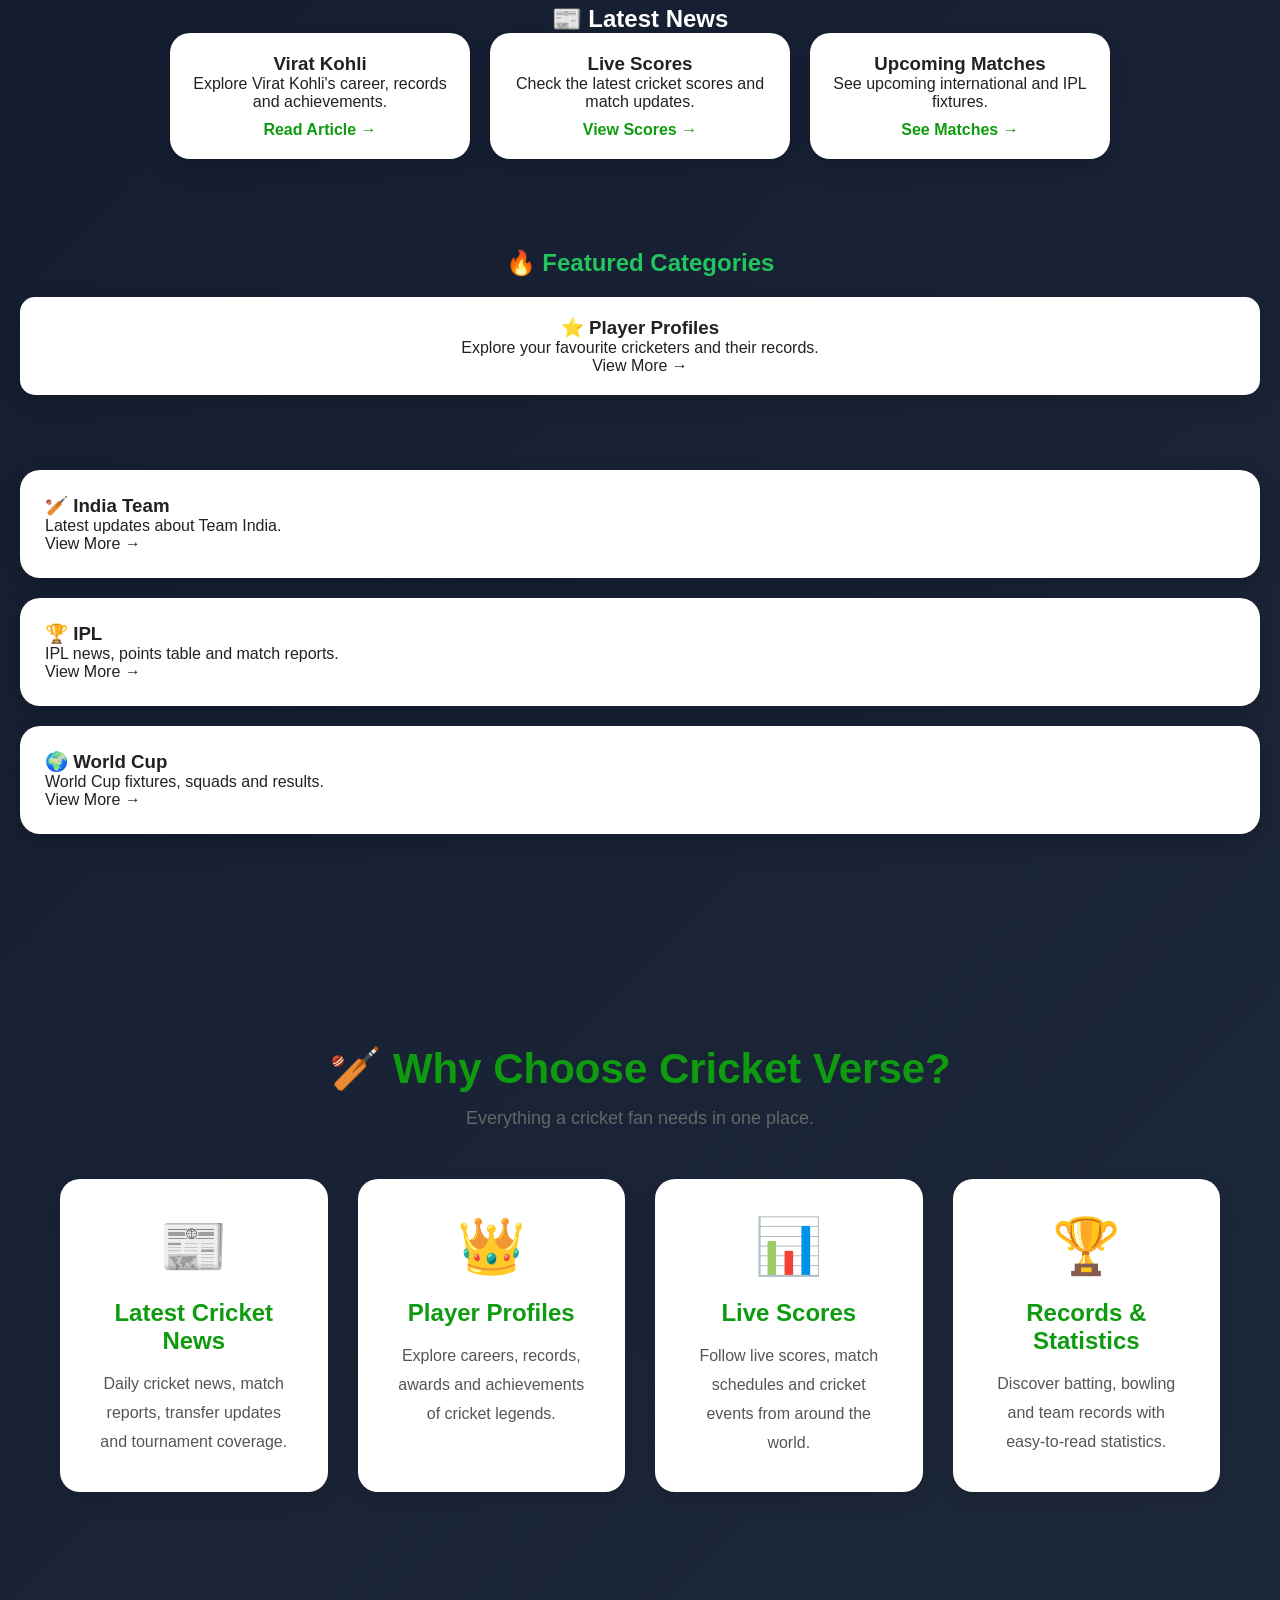
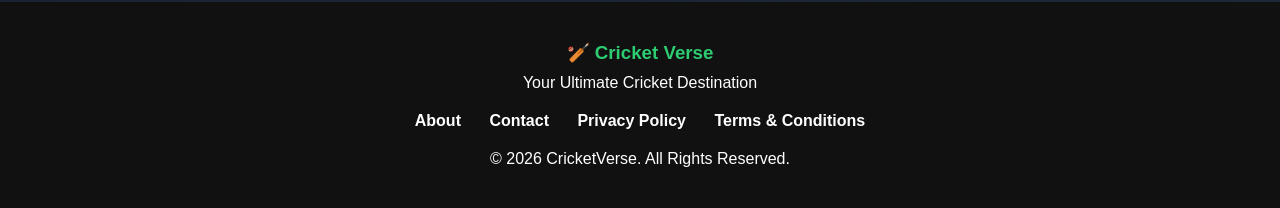
==== commit fb96b475: "Refactor featured sections and card links in index.html" ====
--- a/index.html
+++ b/index.html
@@ -113,37 +113,45 @@
 <section class="featured">
 
     <h2>🔥 Featured Categories</h2>
-    
+
+    <a href="player-profile.html" class="card-link">
     <div class="feature-box">
-        <a href="player-profile.html" class="card-link">
         <h3>⭐ Player Profiles</h3>
         <p>Explore your favourite cricketers and their records.</p>
-    </div>
-</a>
+
+        <span class="view-btn">View More →</span>
+    </div>
+    </a>
 
 </section>
 <section class="articles">
 
-  <div class="card">
-      <a href="india-team.html" class="card-link">
-    <h3>🏏 India Team</h3>
-    <p>Latest updates about Team India.</p>
-  </div>
-</a>
-
-  <div class="card">
-      <a href="IPL.html" class="card-link">
-    <h3>🏆 IPL</h3>
-    <p>IPL news, points table and match reports.</p>
-  </div>
-</a>
-      
-  <div class="card">
-      <a href="world-cup.html" class="card-link"> 
-    <h3>🌍 World Cup</h3>
-    <p>World Cup fixtures, squads and results.</p>
-  </div>
-</a>
+    <a href="india-team.html" class="card-link">
+    <div class="card">
+        <h3>🏏 India Team</h3>
+        <p>Latest updates about Team India.</p>
+
+        <span class="view-btn">View More →</span>
+    </div>
+    </a>
+
+    <a href="IPL.html" class="card-link">
+    <div class="card">
+        <h3>🏆 IPL</h3>
+        <p>IPL news, points table and match reports.</p>
+
+        <span class="view-btn">View More →</span>
+    </div>
+    </a>
+
+    <a href="world-cup.html" class="card-link">
+    <div class="card">
+        <h3>🌍 World Cup</h3>
+        <p>World Cup fixtures, squads and results.</p>
+
+        <span class="view-btn">View More →</span>
+    </div>
+    </a>
 
 </section>
 <section class="players">
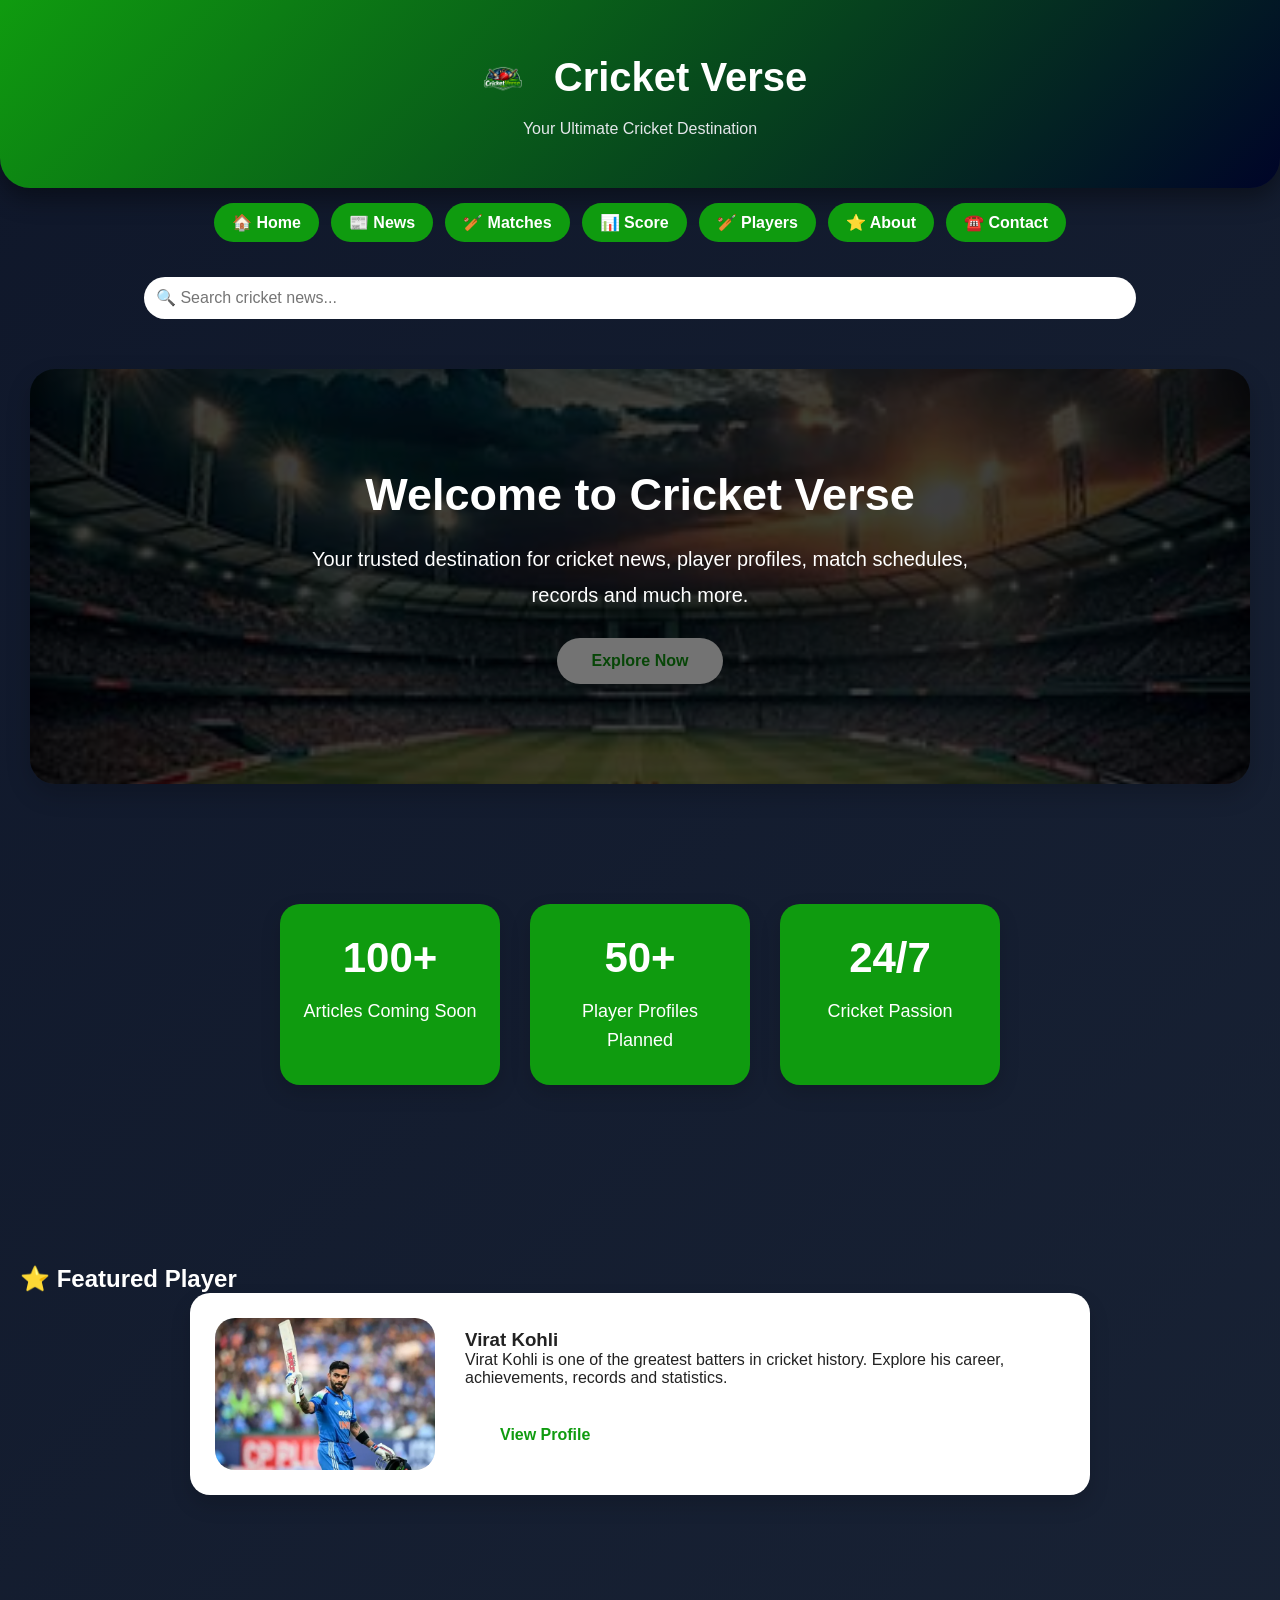
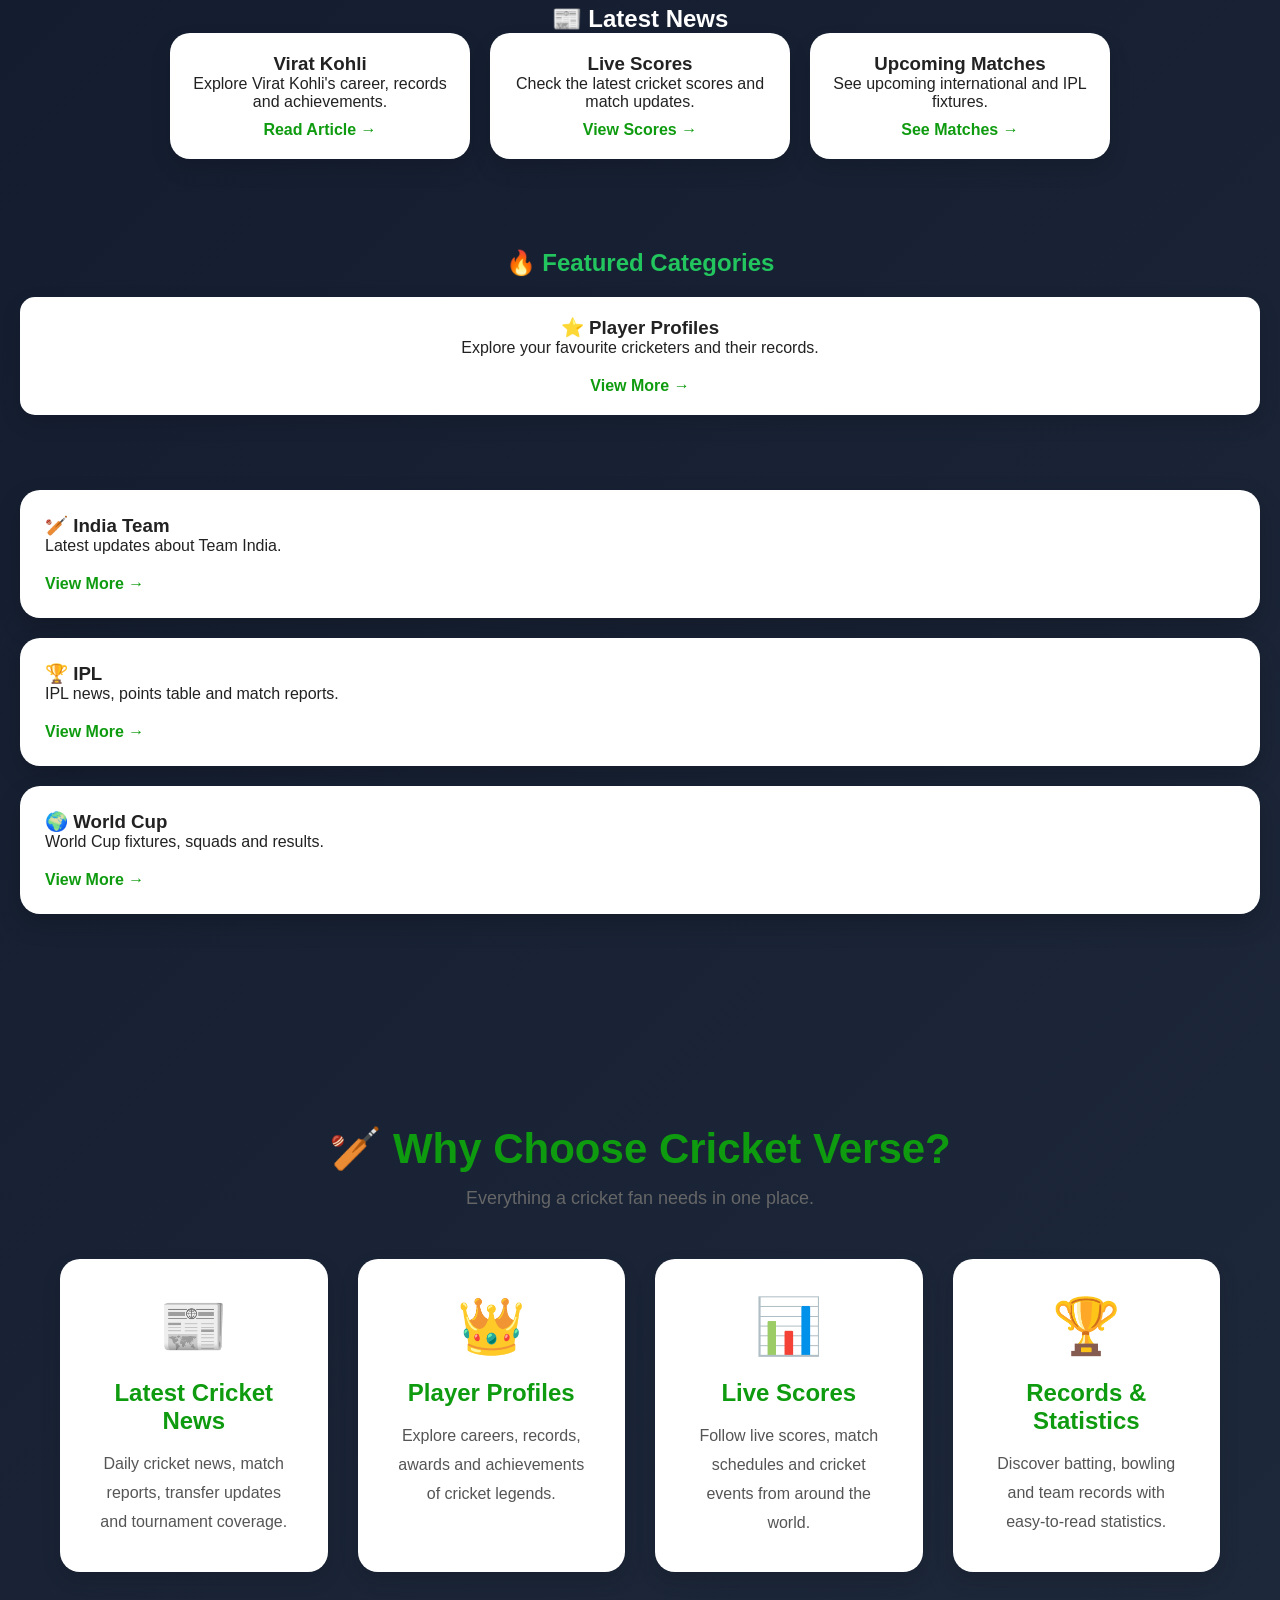
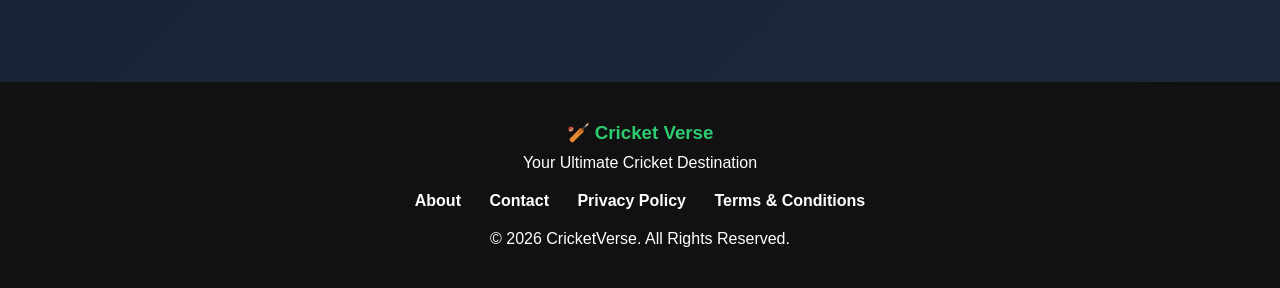
==== commit 0cf5cbc5: "Update link from player-profile.html to player.html" ====
--- a/index.html
+++ b/index.html
@@ -114,7 +114,7 @@
 
     <h2>🔥 Featured Categories</h2>
 
-    <a href="player-profile.html" class="card-link">
+    <a href="player.html" class="card-link">
     <div class="feature-box">
         <h3>⭐ Player Profiles</h3>
         <p>Explore your favourite cricketers and their records.</p>
--- a/style.css
+++ b/style.css
@@ -547,3 +547,303 @@
     line-height:1.8;
     font-size:16px;
 }
+
+.view-btn{
+    display:inline-block;
+    margin-top:20px;
+    color:#0f9b0f;
+    font-weight:bold;
+    font-size:16px;
+    text-decoration:none;
+    transition:0.3s;
+}
+
+.card-link:hover .view-btn{
+    color:#15803d;
+    transform:translateX(5px);
+}
+
+.contact-page{
+    max-width:1100px;
+    margin:50px auto;
+    padding:35px;
+    background:white;
+    border-radius:25px;
+    box-shadow:0 10px 25px rgba(0,0,0,.2);
+}
+
+.contact-container{
+    display:flex;
+    align-items:flex-start;
+    justify-content:center;
+    gap:40px;
+    flex-wrap:wrap;
+}
+
+.contact-image{
+    text-align:center;
+    flex:0 0 250px;
+}
+
+.contact-image img{
+    width:220px;
+    height:auto;
+    max-width:100%;
+    object-fit:contain;
+    border-radius:20px;
+}
+
+.contact-content{
+    flex:1;
+    width:100%;
+}
+
+.contact-content h2{
+    color:#0f9b0f;
+    font-size:38px;
+    margin-bottom:20px;
+}
+
+.contact-intro{
+    color:#555;
+    font-size:18px;
+    line-height:1.8;
+    margin-bottom:25px;
+}
+
+.contact-box{
+    background:#f5f5f5;
+    padding:20px;
+    border-left:5px solid #0f9b0f;
+    border-radius:15px;
+    margin-bottom:25px;
+}
+
+.contact-box h3{
+    color:#0f9b0f;
+    margin:15px 0 5px;
+}
+
+.contact-box p{
+    color:#444;
+    margin-bottom:10px;
+}
+
+.contact-form{
+    display:flex;
+    flex-direction:column;
+    gap:15px;
+}
+
+.contact-form input,
+.contact-form textarea{
+    padding:15px;
+    border:1px solid #ccc;
+    border-radius:10px;
+    font-size:16px;
+}
+
+.contact-form button{
+    background:#0f9b0f;
+    color:white;
+    border:none;
+    padding:15px;
+    border-radius:10px;
+    font-size:18px;
+    cursor:pointer;
+}
+
+.contact-form button:hover{
+    background:#15803d;
+}
+
+@media(max-width:768px){
+
+.contact-page{
+    padding:20px;
+    margin:20px;
+}
+
+.contact-container{
+    flex-direction:column;
+}
+
+.contact-image img{
+    width:220px;
+}
+
+.contact-content h2{
+    font-size:30px;
+    text-align:center;
+}
+
+.contact-intro{
+    text-align:center;
+}
+
+}
+
+.policy-hero{
+    max-width:1100px;
+    margin:50px auto;
+    padding:60px 40px;
+    text-align:center;
+    background:linear-gradient(135deg,#0f9b0f,#1e3c72);
+    border-radius:25px;
+    color:white;
+    box-shadow:0 12px 30px rgba(0,0,0,.2);
+}
+.policy-hero h1{
+    font-size:42px;
+    margin-bottom:20px;
+}
+
+.policy-hero p{
+    max-width:700px;
+    margin:auto;
+    line-height:1.8;
+    font-size:18px;
+}
+
+.policy-grid{
+    max-width:1200px;
+    margin:60px auto;
+    display:grid;
+    grid-template-columns:repeat(auto-fit,minmax(340px,1fr));
+    gap:35px;
+    padding:20px;
+}
+.policy-card{
+    background:white;
+    color:#222;
+    padding:35px;
+    border-radius:20px;
+    border-top:6px solid #0f9b0f;
+    box-shadow:0 10px 25px rgba(0,0,0,.15);
+    transition:.3s;
+}
+
+.policy-card:hover{
+    transform:translateY(-8px);
+}
+.policy-card h2{
+    color:#0f9b0f;
+    font-size:28px;
+    margin-bottom:20px;
+}
+
+.policy-card p{
+    line-height:2;
+    font-size:17px;
+    color:#555;
+}
+
+.policy-update{
+    text-align:center;
+    color:#ccc;
+    margin:40px 0;
+    }
+
+/* ===== PLAYERS PAGE ===== */
+
+.players-hero{
+    max-width:1100px;
+    margin:50px auto;
+    padding:60px 30px;
+    text-align:center;
+    background:linear-gradient(135deg,#0f9b0f,#1e3c72);
+    color:white;
+    border-radius:25px;
+    box-shadow:0 10px 25px rgba(0,0,0,.2);
+}
+
+.players-hero h1{
+    font-size:45px;
+    margin-bottom:20px;
+}
+
+.players-hero p{
+    font-size:19px;
+    max-width:700px;
+    margin:auto;
+    line-height:1.8;
+}
+
+.players-grid{
+    max-width:1200px;
+    margin:60px auto;
+    padding:20px;
+    display:grid;
+    grid-template-columns:repeat(auto-fit,minmax(300px,1fr));
+    gap:35px;
+}
+
+.player-card{
+    background:white;
+    color:#222;
+    border-radius:20px;
+    overflow:hidden;
+    text-align:center;
+    box-shadow:0 10px 25px rgba(0,0,0,.15);
+    transition:.35s;
+}
+
+.player-card:hover{
+    transform:translateY(-10px);
+    box-shadow:0 18px 35px rgba(0,0,0,.25);
+}
+
+.player-card img{
+    width:100%;
+    height:320px;
+    object-fit:cover;
+}
+
+.player-card h2{
+    color:#0f9b0f;
+    margin:20px 0 10px;
+    font-size:28px;
+}
+
+.player-card p{
+    color:#555;
+    font-size:17px;
+    line-height:1.8;
+    padding:0 20px;
+}
+
+.player-card .hero-btn{
+    display:inline-block;
+    margin:25px 0 30px;
+    background:#0f9b0f;
+    color:white;
+    text-decoration:none;
+    padding:14px 30px;
+    border-radius:30px;
+    font-weight:bold;
+    transition:.3s;
+}
+
+.player-card .hero-btn:hover{
+    background:#15803d;
+}
+
+@media(max-width:768px){
+
+.players-hero{
+    padding:40px 20px;
+}
+
+.players-hero h1{
+    font-size:34px;
+}
+
+.players-grid{
+    gap:25px;
+}
+
+.player-card img{
+    height:260px;
+}
+
+    }
